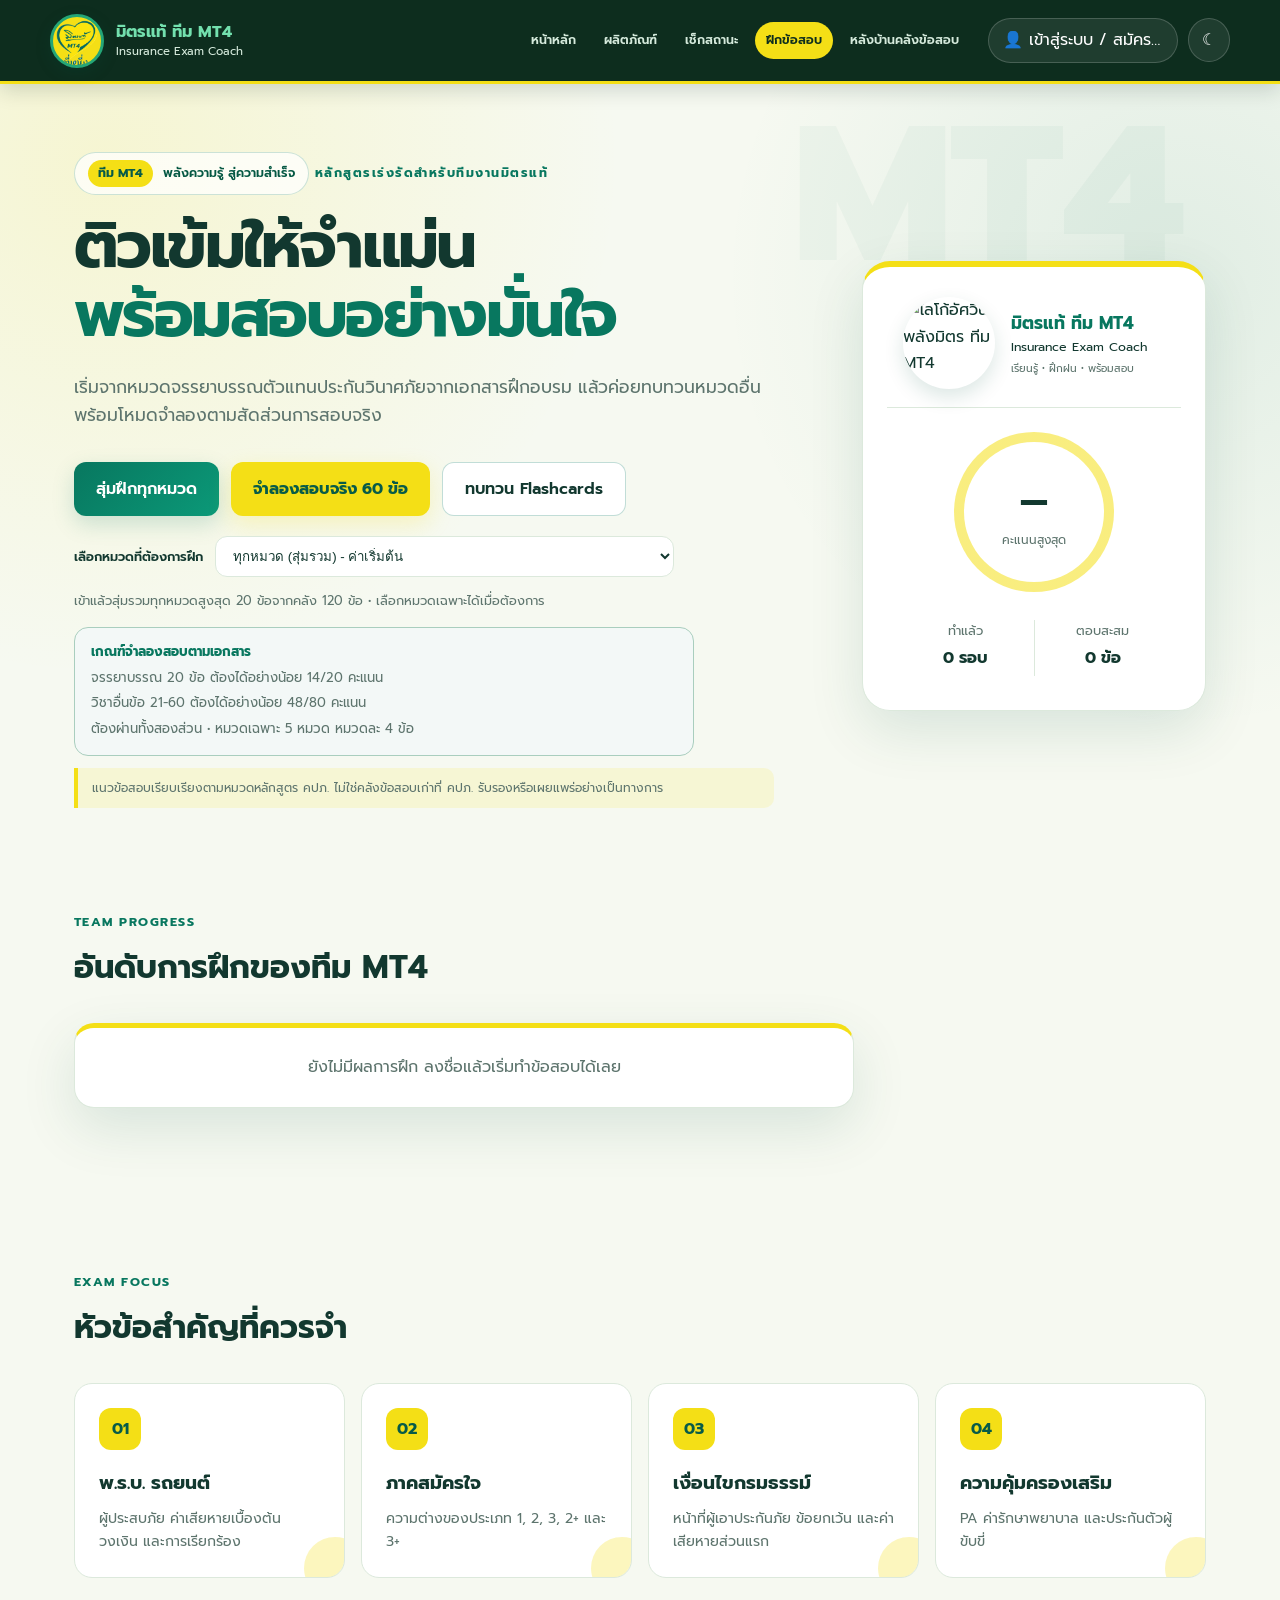
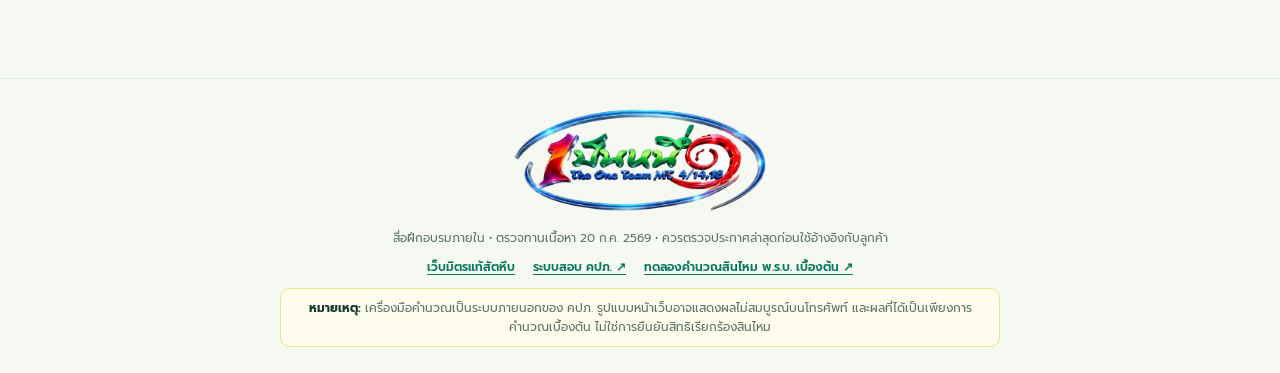
==== index.html @ 4083bbb2 "แก้ชื่อเว็บ" ====
<!doctype html>
<html lang="th">
<head>
  <meta charset="utf-8">
  <meta name="viewport" content="width=device-width, initial-scale=1, viewport-fit=cover, interactive-widget=resizes-content">
  <meta name="description" content="เว็บฝึกทำข้อสอบตัวแทนประกันวินาศภัย เน้นจรรยาบรรณและจำลองสอบตามหลักเกณฑ์">
  <meta name="theme-color" content="#083344">
  <title>Mittare-Sattahip Exam Coach | ติวสอบประกันวินาศภัย</title>
  <link rel="icon" href="favicon.ico" sizes="any">
  <link rel="preconnect" href="https://fonts.googleapis.com">
  <link rel="preconnect" href="https://fonts.gstatic.com" crossorigin>
  <link href="https://fonts.googleapis.com/css2?family=Prompt:wght@400;500;600;700&display=swap" rel="stylesheet">
  <link rel="stylesheet" href="styles.css">
</head>
<body>
  <div class="exam-loader" id="exam-loader" role="status" aria-live="polite">
    <img src="/exam/assets/team-community-logo.png" width="417" height="410" alt="">
    <strong>มิตรแท้ ทีม MT4</strong><span>กำลังเตรียมพื้นที่ฝึกของคุณ</span><i></i>
  </div>
  <a class="skip-link" href="#main-content">ข้ามไปยังเนื้อหา</a>
  <header class="site-header">
    <a class="brand" id="brand-home" href="/exam/" aria-label="กลับหน้าหลักระบบฝึกข้อสอบ มิตรแท้ ทีม MT4">
      <span class="brand-mark"><img src="assets/mt4-heart-logo.png" width="527" height="599" alt="โลโก้มิตรแท้ MT4"></span>
      <span><strong>มิตรแท้ ทีม MT4</strong><small>Insurance Exam Coach</small></span>
    </a>
    <nav class="exam-main-nav" aria-label="เมนูระบบฝึกข้อสอบ"><a href="/">หน้าหลัก</a><a href="/insurance.html?category=motor">ผลิตภัณฑ์</a><a href="/customer-status.html">เช็กสถานะ</a><a class="active" href="/exam/" aria-current="page">ฝึกข้อสอบ</a><a href="/exam/admin">หลังบ้านคลังข้อสอบ</a></nav>
    <div class="header-actions"><div class="account-menu-wrap"><button class="user-button" id="user-menu" type="button" aria-expanded="false" aria-controls="account-menu">👤 <span id="current-user-name">เข้าสู่ระบบ / สมัครสมาชิก</span><span class="account-chevron" aria-hidden="true">⌄</span></button><div class="account-menu" id="account-menu" hidden><div class="account-menu__profile"><strong id="account-menu-name">สมาชิก MT4</strong><span id="account-menu-username"></span></div><dl><div><dt>ทำแล้ว</dt><dd id="account-menu-attempts">0 รอบ</dd></div><div><dt>คะแนนสูงสุด</dt><dd id="account-menu-best">0%</dd></div></dl><button id="member-history-button" type="button">▤ ประวัติการทำข้อสอบ</button><button id="manage-account-button" type="button">⚙ จัดการบัญชี</button><button class="account-menu__logout" id="member-logout-button" type="button">ออกจากระบบ</button></div></div><button class="icon-button" id="theme-toggle" type="button" aria-label="เปลี่ยนโหมดสี" title="เปลี่ยนโหมดสี">☾</button></div>
  </header>

  <main id="main-content">
    <section class="hero" id="home-view">
      <div class="hero-copy">
        <div class="team-label"><span>ทีม MT4</span> พลังความรู้ สู่ความสำเร็จ</div>
        <span class="eyebrow">หลักสูตรเร่งรัดสำหรับทีมงานมิตรแท้</span>
        <h1>ติวเข้มให้จำแม่น<br><em>พร้อมสอบอย่างมั่นใจ</em></h1>
        <p>เริ่มจากหมวดจรรยาบรรณตัวแทนประกันวินาศภัยจากเอกสารฝึกอบรม แล้วค่อยทบทวนหมวดอื่น พร้อมโหมดจำลองตามสัดส่วนการสอบจริง</p>
        <div class="hero-actions">
          <button class="primary-button" id="start-exam" type="button">สุ่มฝึกทุกหมวด</button>
          <button class="simulation-button" id="start-simulation" type="button">จำลองสอบจริง 60 ข้อ</button>
          <button class="secondary-button" id="start-flashcards" type="button">ทบทวน Flashcards</button>
        </div>
        <label class="topic-picker" for="exam-topic"><span>เลือกหมวดที่ต้องการฝึก</span><select id="exam-topic"><option value="">ทุกหมวด (สุ่มรวม) - ค่าเริ่มต้น</option></select></label>
        <p class="microcopy">เข้าแล้วสุ่มรวมทุกหมวดสูงสุด 20 ข้อจากคลัง <span id="question-bank-count">120</span> ข้อ • เลือกหมวดเฉพาะได้เมื่อต้องการ</p>
        <aside class="exam-criteria" aria-label="หลักเกณฑ์โหมดจำลองสอบ"><strong>เกณฑ์จำลองสอบตามเอกสาร</strong><span>จรรยาบรรณ 20 ข้อ ต้องได้อย่างน้อย 14/20 คะแนน</span><span>วิชาอื่นข้อ 21-60 ต้องได้อย่างน้อย 48/80 คะแนน</span><span>ต้องผ่านทั้งสองส่วน • หมวดเฉพาะ 5 หมวด หมวดละ 4 ข้อ</span></aside>
        <p class="source-notice">แนวข้อสอบเรียบเรียงตามหมวดหลักสูตร คปภ. ไม่ใช่คลังข้อสอบเก่าที่ คปภ. รับรองหรือเผยแพร่อย่างเป็นทางการ</p>
      </div>
      <div class="score-card" aria-label="สถิติการฝึกของคุณ">
        <div class="team-brand-panel">
          <img src="/exam/assets/team-community-logo.png" width="417" height="410" alt="โลโก้อัศวิน พลังมิตร ทีม MT4" fetchpriority="high">
          <p><strong>มิตรแท้ ทีม MT4</strong><span>Insurance Exam Coach</span><small>เรียนรู้ • ฝึกฝน • พร้อมสอบ</small></p>
        </div>
        <div class="score-ring" id="best-score-ring"><strong id="best-score">—</strong><span>คะแนนสูงสุด</span></div>
        <dl class="stats-grid">
          <div><dt>ทำแล้ว</dt><dd id="attempt-count">0 รอบ</dd></div>
          <div><dt>ตอบสะสม</dt><dd id="answered-count">0 ข้อ</dd></div>
        </dl>
      </div>
    </section>

    <section class="leaderboard-section" id="leaderboard-section" aria-labelledby="leaderboard-title">
      <div class="section-heading"><span class="eyebrow">Team progress</span><h2 id="leaderboard-title">อันดับการฝึกของทีม MT4</h2></div>
      <div class="leaderboard-card"><ol id="leaderboard-list"><li class="empty-leaderboard">ยังไม่มีผลการฝึก ลงชื่อแล้วเริ่มทำข้อสอบได้เลย</li></ol></div>
    </section>

    <section class="topic-section" id="topics" aria-labelledby="topics-title">
      <div class="section-heading">
        <span class="eyebrow">Exam focus</span>
        <h2 id="topics-title">หัวข้อสำคัญที่ควรจำ</h2>
      </div>
      <div class="topic-grid">
        <article class="topic-card"><span class="topic-icon">01</span><h3>พ.ร.บ. รถยนต์</h3><p>ผู้ประสบภัย ค่าเสียหายเบื้องต้น วงเงิน และการเรียกร้อง</p></article>
        <article class="topic-card"><span class="topic-icon">02</span><h3>ภาคสมัครใจ</h3><p>ความต่างของประเภท 1, 2, 3, 2+ และ 3+</p></article>
        <article class="topic-card"><span class="topic-icon">03</span><h3>เงื่อนไขกรมธรรม์</h3><p>หน้าที่ผู้เอาประกันภัย ข้อยกเว้น และค่าเสียหายส่วนแรก</p></article>
        <article class="topic-card"><span class="topic-icon">04</span><h3>ความคุ้มครองเสริม</h3><p>PA ค่ารักษาพยาบาล และประกันตัวผู้ขับขี่</p></article>
      </div>
    </section>

    <section class="exam-shell" id="exam-view" hidden aria-live="polite">
      <div class="exam-topbar">
        <button class="text-button" id="exit-exam" type="button">← ออกจากข้อสอบ</button>
        <div class="exam-progress-copy"><strong id="question-counter">ข้อ 1/20</strong><span id="answered-progress">ตอบแล้ว 0 ข้อ</span></div>
        <div class="timer" aria-label="เวลาที่ใช้">⏱ <span id="timer">00:00</span></div>
        <button class="question-list-button" id="open-question-nav" type="button" aria-expanded="false" aria-controls="question-navigation">▦ ดูเลขข้อ</button>
      </div>
      <div class="progress-track" aria-hidden="true"><span id="progress-bar"></span></div>
      <div class="exam-layout">
        <article class="question-card">
          <div class="question-meta"><span id="question-topic">หมวด: พ.ร.บ. รถยนต์</span><button class="flag-button" id="flag-question" type="button" aria-pressed="false">☆ ทำเครื่องหมาย</button></div>
          <h2 id="question-text" tabindex="-1"></h2>
          <fieldset id="answer-options"><legend class="sr-only">เลือกคำตอบหนึ่งข้อ</legend></fieldset>
          <div class="question-actions">
            <button class="secondary-button" id="previous-question" type="button">ย้อนกลับ</button>
            <button class="primary-button" id="next-question" type="button">ข้อต่อไป</button>
          </div>
        </article>
        <aside class="question-nav" id="question-navigation" aria-label="รายการข้อสอบ">
          <div class="question-nav__header"><div><h3>ภาพรวมข้อสอบ</h3><span id="question-nav-summary">เลือกข้อที่ต้องการทำ</span></div><button class="question-nav__close" id="close-question-nav" type="button" aria-label="ปิดรายการข้อ">×</button></div>
          <div class="question-dots" id="question-dots"></div>
          <div class="nav-legend"><span><i class="answered"></i>ตอบแล้ว</span><span><i class="flagged"></i>ทำเครื่องหมาย</span></div>
          <button class="submit-button" id="submit-exam" type="button">ส่งคำตอบและดูเฉลย</button>
        </aside>
        <button class="question-nav-backdrop" id="question-nav-backdrop" type="button" aria-label="ปิดรายการข้อ" tabindex="-1"></button>
      </div>
    </section>

    <section class="result-shell" id="result-view" hidden aria-live="polite">
      <div class="result-summary">
        <span class="eyebrow">ผลการทำข้อสอบ</span><h2 id="result-title">ทำได้ดีมาก!</h2>
        <div class="result-score"><strong id="result-score">0</strong><span id="result-total">/ 20 ข้อ</span></div>
        <p id="result-message"></p><div id="result-criteria" class="result-criteria" hidden></div>
        <div class="result-actions"><button class="primary-button" id="retry-exam" type="button">สุ่มชุดใหม่</button><button class="secondary-button" id="back-home" type="button">กลับหน้าหลัก</button></div>
      </div>
      <div class="review-header"><h2>เฉลยและคำอธิบาย</h2><div class="review-filters" role="group" aria-label="กรองเฉลย"><button class="filter-button active" data-filter="all" type="button">ทั้งหมด</button><button class="filter-button" data-filter="wrong" type="button">ข้อที่ตอบผิด</button></div></div>
      <div id="review-list" class="review-list"></div>
    </section>

    <section class="flashcard-shell" id="flashcard-view" hidden>
      <div class="flashcard-header"><button class="text-button" id="exit-flashcards" type="button">← กลับหน้าหลัก</button><strong id="flashcard-counter">1 / 120</strong></div>
      <button class="flashcard" id="flashcard" type="button" aria-label="กดเพื่อพลิกดูคำตอบ">
        <span class="flashcard-face flashcard-front"><small id="flashcard-topic"></small><strong id="flashcard-question"></strong><em>แตะเพื่อดูคำตอบ</em></span>
        <span class="flashcard-face flashcard-back"><small>คำตอบ</small><strong id="flashcard-answer"></strong><em>แตะเพื่อกลับด้านคำถาม</em></span>
      </button>
      <div class="flashcard-actions"><button class="secondary-button" id="previous-card" type="button">ก่อนหน้า</button><button class="primary-button" id="next-card" type="button">ใบถัดไป</button></div>
    </section>
  </main>
  <footer>
    <img class="footer-team-logo" src="assets/one-team-logo.png" width="672" height="283" alt="โลโก้ The One Team MT4">
    <p>สื่อฝึกอบรมภายใน • ตรวจทานเนื้อหา 20 ก.ค. 2569 • ควรตรวจประกาศล่าสุดก่อนใช้อ้างอิงกับลูกค้า</p>
    <nav class="official-links" aria-label="ลิงก์บริการของสำนักงาน คปภ.">
      <a href="/">เว็บมิตรแท้สัตหีบ</a>
      <a href="https://onlinewebadt2.oic.or.th/oiciiqe/" target="_blank" rel="noopener noreferrer">ระบบสอบ คปภ. <span aria-hidden="true">↗</span></a>
      <a href="https://oiceservice.oic.or.th/calculator/claims.php" target="_blank" rel="noopener noreferrer" aria-describedby="oic-calculator-note">ทดลองคำนวณสินไหม พ.ร.บ. เบื้องต้น <span aria-hidden="true">↗</span></a>
    </nav>
    <p class="external-service-note" id="oic-calculator-note"><strong>หมายเหตุ:</strong> เครื่องมือคำนวณเป็นระบบภายนอกของ คปภ. รูปแบบหน้าเว็บอาจแสดงผลไม่สมบูรณ์บนโทรศัพท์ และผลที่ได้เป็นเพียงการคำนวณเบื้องต้น ไม่ใช่การยืนยันสิทธิเรียกร้องสินไหม</p>
  </footer>
  <dialog id="confirm-dialog"><form method="dialog"><h2>ส่งคำตอบตอนนี้?</h2><p id="confirm-message"></p><div class="dialog-actions"><button class="secondary-button" value="cancel">ตรวจอีกครั้ง</button><button class="primary-button" value="confirm">ส่งคำตอบ</button></div></form></dialog>
  <dialog class="member-dialog" id="user-dialog">
    <div class="member-dialog__brand"><img src="/exam/assets/team-community-logo.png" width="417" height="410" alt=""><div><strong>สมาชิกทีม MT4</strong><span>เก็บผลฝึกแยกเฉพาะบัญชีของคุณ</span></div></div>
    <div class="member-tabs" role="tablist" aria-label="เลือกรูปแบบเข้าใช้งาน"><button class="active" id="login-tab" type="button" role="tab" aria-selected="true">เข้าสู่ระบบ</button><button id="register-tab" type="button" role="tab" aria-selected="false">สมัครสมาชิก</button></div>
    <form id="member-login-form"><label for="login-username">ชื่อผู้ใช้</label><input id="login-username" name="username" autocomplete="username" required><label for="login-password">รหัสผ่าน</label><input id="login-password" name="password" type="password" autocomplete="current-password" required><p class="form-error" id="login-form-error" role="alert"></p><button class="primary-button" type="submit">เข้าสู่พื้นที่ฝึกของฉัน</button></form>
    <form id="user-form" hidden><label for="display-name">ชื่อที่ใช้แสดง</label><input id="display-name" name="displayName" minlength="2" maxlength="40" autocomplete="name" required placeholder="เช่น คุณเอ MT4"><label for="register-username">ชื่อผู้ใช้ภาษาอังกฤษ</label><input id="register-username" name="username" minlength="3" maxlength="30" pattern="[a-zA-Z0-9._-]+" autocomplete="username" required placeholder="เช่น ae.mt4"><label for="register-password">รหัสผ่านอย่างน้อย 8 ตัว</label><input id="register-password" name="password" type="password" minlength="8" autocomplete="new-password" required><p class="form-error" id="user-form-error" role="alert"></p><button class="primary-button" type="submit">สร้างบัญชีและเริ่มฝึก</button></form>
    <button class="member-dialog__close" id="close-user-dialog" type="button">ปิดหน้าต่าง</button>
  </dialog>
  <dialog class="member-dialog" id="account-dialog"><div class="member-dialog__brand"><img src="/exam/assets/team-community-logo.png" width="417" height="410" alt=""><div><strong>จัดการบัญชีของฉัน</strong><span id="account-dialog-username"></span></div></div><form id="account-form"><label for="account-display-name">ชื่อที่ใช้แสดง</label><input id="account-display-name" name="displayName" minlength="2" maxlength="40" autocomplete="name" required><label for="account-current-password">รหัสผ่านปัจจุบัน</label><input id="account-current-password" name="currentPassword" type="password" autocomplete="current-password" required><label for="account-new-password">รหัสผ่านใหม่ <small>(เว้นว่างถ้าไม่เปลี่ยน)</small></label><input id="account-new-password" name="newPassword" type="password" minlength="8" autocomplete="new-password"><p class="form-error" id="account-form-error" role="alert"></p><p class="form-success" id="account-form-success" role="status"></p><button class="primary-button" type="submit">บันทึกข้อมูลบัญชี</button></form><button class="member-dialog__close" id="close-account-dialog" type="button">ปิดหน้าต่าง</button></dialog>
  <dialog class="member-dialog member-history-dialog" id="member-history-dialog"><div class="member-history-header"><div><span class="eyebrow">My learning record</span><h2>ประวัติการทำข้อสอบของฉัน</h2><p id="member-history-summary">กำลังโหลดข้อมูล</p></div><button class="member-history-close" id="close-member-history-dialog" type="button" aria-label="ปิด">×</button></div><p class="member-history-help">กดแต่ละรอบเพื่อดูเวลาและคะแนนแยกรายหมวด</p><div class="member-history-list" id="member-history-list"></div><button class="secondary-button member-history-more" id="member-history-more" type="button" hidden>แสดงประวัติเพิ่ม</button></dialog>
  <script src="app.js" defer></script>
</body>
</html>
---- styles.css ----
:root{--ink:#12303a;--muted:#61747b;--primary:#087f8c;--primary-dark:#075f69;--accent:#f4a261;--bg:#f4f8f7;--surface:#fff;--line:#dce8e6;--success:#17845c;--danger:#c44747;--shadow:0 18px 50px rgba(16,56,62,.1);color-scheme:light}
[data-theme="dark"]{--ink:#e8f4f3;--muted:#a8bfbd;--primary:#36c2c9;--primary-dark:#83e2e3;--accent:#ffbd7a;--bg:#071c22;--surface:#0d2930;--line:#21434a;--shadow:0 18px 50px rgba(0,0,0,.25);color-scheme:dark}
*{box-sizing:border-box}html{scroll-behavior:smooth}body{margin:0;background:var(--bg);color:var(--ink);font-family:"Prompt",sans-serif;line-height:1.65}button{font:inherit}.skip-link{position:absolute;left:-9999px;z-index:99;background:var(--surface);padding:.75rem}.skip-link:focus{left:1rem;top:1rem}.site-header{height:76px;display:flex;align-items:center;justify-content:space-between;max-width:1180px;margin:auto;padding:0 24px}.brand{display:flex;align-items:center;gap:12px;color:var(--ink);text-decoration:none;line-height:1.1}.brand-mark{display:grid;place-items:center;width:42px;height:42px;border-radius:13px;background:var(--primary);color:#fff;font-weight:700}.brand strong,.brand small{display:block}.brand small{font-size:.72rem;color:var(--muted);margin-top:4px}.icon-button{border:1px solid var(--line);background:var(--surface);color:var(--ink);width:42px;height:42px;border-radius:50%;cursor:pointer}main{max-width:1180px;margin:auto;padding:0 24px}.hero{min-height:540px;display:grid;grid-template-columns:1.35fr .65fr;align-items:center;gap:72px;padding:68px 0}.eyebrow{color:var(--primary);font-size:.78rem;font-weight:700;text-transform:uppercase;letter-spacing:.12em}.hero h1{font-size:clamp(2.4rem,5vw,4.7rem);line-height:1.08;letter-spacing:-.04em;margin:16px 0 24px;max-width:790px}.hero-copy>p{font-size:1.08rem;color:var(--muted);max-width:700px}.hero-actions,.result-actions,.dialog-actions{display:flex;flex-wrap:wrap;gap:12px;margin-top:32px}.primary-button,.secondary-button,.submit-button{border:0;border-radius:12px;padding:13px 22px;font-weight:600;cursor:pointer}.primary-button,.submit-button{background:var(--primary);color:#fff}.primary-button:hover,.submit-button:hover{background:var(--primary-dark)}.secondary-button{background:var(--surface);color:var(--ink);border:1px solid var(--line)}.microcopy{font-size:.8rem!important}.score-card{background:var(--surface);padding:34px;border:1px solid var(--line);border-radius:28px;box-shadow:var(--shadow)}.score-ring{width:180px;height:180px;border-radius:50%;margin:auto;display:grid;place-content:center;text-align:center;background:conic-gradient(var(--primary) var(--score,0%),var(--line) 0);position:relative}.score-ring:before{content:"";position:absolute;inset:10px;border-radius:50%;background:var(--surface)}.score-ring strong,.score-ring span{position:relative}.score-ring strong{font-size:2.2rem}.score-ring span{font-size:.75rem;color:var(--muted)}.stats-grid{display:grid;grid-template-columns:1fr 1fr;margin:28px 0 0;text-align:center}.stats-grid div+div{border-left:1px solid var(--line)}.stats-grid dt{color:var(--muted);font-size:.8rem}.stats-grid dd{margin:4px;font-weight:700}.topic-section{padding:70px 0 100px}.section-heading h2{font-size:2rem;margin:8px 0 28px}.topic-grid{display:grid;grid-template-columns:repeat(4,1fr);gap:16px}.topic-card{background:var(--surface);border:1px solid var(--line);border-radius:18px;padding:24px}.topic-card h3{margin:18px 0 8px}.topic-card p{color:var(--muted);font-size:.88rem;margin:0}.topic-icon{display:grid;place-items:center;width:42px;height:42px;border-radius:12px;background:color-mix(in srgb,var(--primary) 12%,transparent);color:var(--primary);font-weight:700}.exam-shell,.result-shell,.flashcard-shell{padding:32px 0 80px;min-height:calc(100vh - 76px)}.exam-topbar{display:grid;grid-template-columns:1fr auto 1fr;align-items:center;margin-bottom:16px}.text-button,.flag-button,.filter-button{background:none;border:0;color:var(--muted);cursor:pointer}.exam-progress-copy{text-align:center}.exam-progress-copy span{display:block;font-size:.76rem;color:var(--muted)}.timer{justify-self:end}.progress-track{height:6px;background:var(--line);border-radius:6px;overflow:hidden}.progress-track span{display:block;height:100%;width:5%;background:var(--primary);transition:width .25s}.exam-layout{display:grid;grid-template-columns:minmax(0,1fr) 270px;gap:24px;margin-top:28px}.question-card,.question-nav{background:var(--surface);border:1px solid var(--line);border-radius:22px;padding:30px}.question-meta{display:flex;justify-content:space-between;color:var(--primary);font-size:.8rem;font-weight:600}.flag-button[aria-pressed="true"]{color:var(--accent)}.question-card h2{font-size:1.38rem;line-height:1.55;margin:24px 0}.answer-option{display:flex;gap:14px;align-items:flex-start;border:1px solid var(--line);border-radius:14px;padding:16px;margin:12px 0;cursor:pointer;transition:.2s}.answer-option:hover{border-color:var(--primary);transform:translateY(-1px)}.answer-option:has(input:checked){border-color:var(--primary);background:color-mix(in srgb,var(--primary) 8%,var(--surface))}.answer-option input{margin-top:6px;accent-color:var(--primary)}.option-letter{display:grid;place-items:center;flex:0 0 28px;height:28px;border-radius:8px;background:var(--bg);font-weight:600}.question-actions{display:flex;justify-content:space-between;margin-top:28px}.question-actions button:disabled{opacity:.4;cursor:not-allowed}.question-nav h3{margin-top:0}.question-dots{display:grid;grid-template-columns:repeat(5,1fr);gap:8px}.question-dot{aspect-ratio:1;border-radius:9px;border:1px solid var(--line);background:var(--bg);color:var(--ink);cursor:pointer}.question-dot.current{outline:2px solid var(--primary);outline-offset:2px}.question-dot.answered{background:var(--primary);color:#fff}.question-dot.flagged{box-shadow:inset 0 -4px var(--accent)}.nav-legend{font-size:.72rem;color:var(--muted);display:flex;flex-direction:column;gap:7px;margin:22px 0}.nav-legend i{display:inline-block;width:10px;height:10px;border-radius:3px;margin-right:6px}.nav-legend .answered{background:var(--primary)}.nav-legend .flagged{background:var(--accent)}.submit-button{width:100%}.result-summary{text-align:center;background:var(--surface);border:1px solid var(--line);border-radius:24px;padding:42px}.result-summary h2{font-size:2rem}.result-score strong{font-size:4.5rem;color:var(--primary)}.result-score span{color:var(--muted)}.result-actions{justify-content:center}.review-header{display:flex;align-items:center;justify-content:space-between;margin:42px 0 18px}.review-filters{display:flex;gap:6px}.filter-button{padding:8px 14px;border-radius:20px}.filter-button.active{background:var(--primary);color:#fff}.review-item{background:var(--surface);border:1px solid var(--line);border-left:5px solid var(--success);border-radius:14px;padding:22px;margin:12px 0}.review-item.wrong{border-left-color:var(--danger)}.review-item h3{font-size:1rem;margin:8px 0 14px}.review-answer{font-size:.88rem}.review-answer strong{color:var(--success)}.review-answer .your-wrong{color:var(--danger)}.explanation{background:var(--bg);padding:12px 16px;border-radius:10px;color:var(--muted);font-size:.86rem;margin-top:12px}.flashcard-shell{max-width:760px;margin:auto}.flashcard-header{display:flex;justify-content:space-between;margin-bottom:28px}.flashcard{width:100%;min-height:420px;border:0;background:transparent;position:relative;perspective:1000px;cursor:pointer}.flashcard-face{position:absolute;inset:0;display:flex;flex-direction:column;align-items:center;justify-content:center;padding:48px;text-align:center;border:1px solid var(--line);border-radius:28px;background:var(--surface);box-shadow:var(--shadow);backface-visibility:hidden;transition:transform .55s}.flashcard-face small{color:var(--primary);font-weight:600}.flashcard-face strong{font-size:1.55rem;margin:30px 0}.flashcard-face em{font-size:.75rem;color:var(--muted);font-style:normal}.flashcard-back{transform:rotateY(180deg)}.flashcard.flipped .flashcard-front{transform:rotateY(180deg)}.flashcard.flipped .flashcard-back{transform:rotateY(360deg)}.flashcard-actions{display:flex;justify-content:space-between;margin-top:24px}footer{text-align:center;padding:26px;color:var(--muted);font-size:.75rem;border-top:1px solid var(--line)}dialog{border:1px solid var(--line);border-radius:18px;background:var(--surface);color:var(--ink);padding:28px;max-width:440px}dialog::backdrop{background:rgba(0,20,25,.6)}.sr-only{position:absolute;width:1px;height:1px;padding:0;margin:-1px;overflow:hidden;clip:rect(0,0,0,0);white-space:nowrap;border:0}[hidden]{display:none!important}:focus-visible{outline:3px solid var(--accent);outline-offset:3px}
@media(max-width:850px){.hero{grid-template-columns:1fr;gap:32px;padding:36px 0}.score-card{max-width:460px}.topic-grid{grid-template-columns:1fr 1fr}.exam-layout{grid-template-columns:1fr}.question-nav{order:-1}.question-nav h3,.nav-legend{display:none}.question-dots{grid-template-columns:repeat(10,1fr)}.submit-button{margin-top:18px}}
@media(max-width:560px){.site-header,main{padding-left:16px;padding-right:16px}.hero h1{font-size:2.55rem}.hero-actions button{width:100%}.topic-grid{grid-template-columns:1fr}.exam-topbar{grid-template-columns:1fr 1fr}.exam-progress-copy{grid-row:2;grid-column:1/-1;margin-top:14px}.question-card,.question-nav{padding:20px}.question-dots{grid-template-columns:repeat(5,1fr)}.question-actions{gap:10px}.question-actions button{flex:1;padding:12px}.review-header{align-items:flex-start;flex-direction:column}.flashcard-face{padding:28px}.flashcard-face strong{font-size:1.25rem}.result-summary{padding:28px 18px}}
@media(prefers-reduced-motion:reduce){*{scroll-behavior:auto!important;transition:none!important}}
footer p{margin:4px}footer a{color:var(--primary)}.official-links{display:flex;flex-wrap:wrap;justify-content:center;gap:8px 18px;margin:10px 0}.official-links a{font-weight:600;text-underline-offset:3px}.external-service-note{max-width:720px;margin:10px auto 0!important;padding:10px 14px;border:1px solid color-mix(in srgb,var(--accent) 45%,var(--line));border-radius:10px;background:color-mix(in srgb,var(--accent) 9%,var(--surface));color:var(--muted);line-height:1.55}.external-service-note strong{color:var(--ink)}

/* อัตลักษณ์มิตรแท้ ทีม MT4 */
:root{--ink:#12382f;--muted:#5d746d;--primary:#08775f;--primary-dark:#055843;--accent:#f4df16;--bg:#f6f9f1;--surface:#fff;--line:#dce9dc;--success:#08775f;--shadow:0 20px 55px rgba(8,84,65,.12)}
[data-theme="dark"]{--ink:#eef8ed;--muted:#b8cabd;--primary:#45d09d;--primary-dark:#82e4bd;--accent:#f4df16;--bg:#071d17;--surface:#0e2b22;--line:#25483b}
body{background-image:radial-gradient(circle at 8% 8%,rgba(244,223,22,.14),transparent 24%),radial-gradient(circle at 92% 14%,rgba(8,119,95,.09),transparent 22%)}
.site-header{height:84px}.brand-mark{width:50px;height:50px;background:var(--accent);color:#07634e;border:3px solid #07634e;border-radius:50%;font-size:.78rem;box-shadow:0 5px 16px rgba(8,84,65,.18)}
.brand strong{color:var(--primary-dark);font-size:1.02rem}.team-label{display:inline-flex;align-items:center;gap:10px;padding:7px 13px;border:1px solid rgba(8,119,95,.2);background:rgba(255,255,255,.72);border-radius:999px;color:var(--primary-dark);font-size:.78rem;font-weight:600}.team-label span{background:var(--accent);color:#075b48;border-radius:999px;padding:3px 10px;font-weight:700}.hero{position:relative}.hero:before{content:"MT4";position:absolute;right:2%;top:2%;font-size:12rem;font-weight:800;line-height:1;color:rgba(8,119,95,.035);z-index:-1}.hero h1 em{color:var(--primary);font-style:normal}.primary-button,.submit-button{background:linear-gradient(135deg,#08775f,#0b9978);box-shadow:0 8px 22px rgba(8,119,95,.18)}.secondary-button{border-color:rgba(8,119,95,.25)}.score-card{border-top:6px solid var(--accent);padding-top:20px}.team-brand-panel{margin:-4px -10px 24px;padding:12px 12px 16px;border-bottom:1px solid var(--line);text-align:center}.team-brand-panel img{display:block;width:100%;height:auto;aspect-ratio:1600/683;object-fit:contain;border-radius:14px;background:#fff}.team-brand-panel p{margin:12px 0 0;line-height:1.35}.team-brand-panel p strong,.team-brand-panel p span{display:block}.team-brand-panel p strong{color:var(--primary);font-size:1rem}.team-brand-panel p span{color:var(--muted);font-size:.7rem;margin-top:4px}.score-ring{width:160px;height:160px;background:conic-gradient(var(--primary) var(--score,0%),rgba(244,223,22,.55) 0)}.topic-card{position:relative;overflow:hidden}.topic-card:after{content:"";position:absolute;right:-22px;bottom:-22px;width:62px;height:62px;border-radius:50%;background:rgba(244,223,22,.28)}.topic-icon{background:var(--accent);color:#075b48}.question-card{border-top:5px solid var(--accent)}.question-nav{border-top:5px solid var(--primary)}
@media(max-width:850px){.hero:before{font-size:8rem}.team-brand-panel img{max-height:260px}}
@media(max-width:560px){.site-header{height:76px}.brand-mark{width:44px;height:44px}.brand strong{font-size:.9rem}.brand small{font-size:.62rem}.team-label{font-size:.68rem}.hero h1{font-size:2.35rem}.hero:before{display:none}.team-brand-panel{margin-left:-4px;margin-right:-4px}}

/* ใช้ตราหัวใจ MT4 เป็นโลโก้หลัก */
.brand-mark{display:grid;place-items:center;width:54px;height:54px;padding:3px;background:#fff;border:3px solid #0b8067;border-radius:50%;overflow:hidden}.brand-mark img{display:block;width:100%;height:100%;object-fit:cover;border-radius:50%}
.team-brand-panel{display:flex;align-items:center;gap:16px;padding:14px 16px 18px;text-align:left}.team-brand-panel img{display:block;flex:0 0 92px;width:92px;height:92px;max-height:none;aspect-ratio:1;object-fit:contain;border:0;border-radius:50%;background:#fff;box-shadow:0 8px 20px rgba(8,84,65,.14)}.team-brand-panel p{margin:0}.team-brand-panel p strong,.team-brand-panel p span,.team-brand-panel p small{display:block}.team-brand-panel p strong{font-size:1.08rem}.team-brand-panel p span{color:var(--ink);font-size:.78rem;margin-top:4px}.team-brand-panel p small{color:var(--muted);font-size:.66rem;margin-top:5px}
@media(max-width:560px){.brand-mark{width:46px;height:46px}.team-brand-panel img{flex-basis:82px;width:82px;height:82px}}

/* ระบบทีมและอัตลักษณ์มิตรแท้ */
.site-header{position:sticky;top:0;z-index:50;max-width:none;padding-left:max(24px,calc((100vw - 1180px)/2));padding-right:max(24px,calc((100vw - 1180px)/2));background:#0d2d1e;border-bottom:3px solid var(--accent);box-shadow:0 6px 20px rgba(5,40,27,.16)}.brand strong{color:#73e0ae}.brand small{color:#d5eadc}.brand-mark{background:var(--accent);border-color:#24a677}.brand-mark img{object-fit:contain;border-radius:0}.header-actions{display:flex;align-items:center;gap:10px}.user-button{max-width:190px;overflow:hidden;text-overflow:ellipsis;white-space:nowrap;border:1px solid rgba(255,255,255,.18);background:rgba(255,255,255,.08);color:#fff;border-radius:999px;padding:8px 14px;cursor:pointer}.site-header .icon-button{border-color:rgba(255,255,255,.18);background:rgba(255,255,255,.08);color:#fff}.topic-picker{display:flex;align-items:center;gap:12px;margin-top:20px;max-width:600px}.topic-picker span{font-size:.8rem;font-weight:600;color:var(--ink)}.topic-picker select{flex:1;min-width:0;border:1px solid var(--line);border-radius:12px;background:var(--surface);color:var(--ink);padding:11px 38px 11px 13px}.source-notice{max-width:700px!important;border-left:4px solid var(--accent);background:rgba(244,223,22,.13);padding:10px 14px;border-radius:0 10px 10px 0;font-size:.76rem!important;color:var(--muted)!important}.team-brand-panel img{object-fit:contain;background:transparent}.leaderboard-section{padding:20px 0 90px}.leaderboard-card{max-width:780px;background:var(--surface);border:1px solid var(--line);border-top:5px solid var(--accent);border-radius:20px;padding:12px 24px;box-shadow:var(--shadow)}.leaderboard-card ol{list-style:none;padding:0;margin:0}.leaderboard-card li{display:grid;grid-template-columns:44px 1fr auto;align-items:center;gap:12px;padding:14px 4px;border-bottom:1px solid var(--line)}.leaderboard-card li:last-child{border-bottom:0}.leader-rank{font-size:1.25rem;text-align:center}.leader-name{font-weight:600}.leader-name small{display:block;color:var(--muted);font-weight:400;font-size:.7rem}.leaderboard-card strong{color:var(--primary);font-size:1.15rem}.empty-leaderboard{display:block!important;color:var(--muted);text-align:center}.footer-team-logo{display:block;width:min(260px,70vw);height:auto;margin:0 auto 14px}#user-dialog form{display:flex;flex-direction:column;min-width:min(360px,75vw)}#user-dialog form>img{width:90px;height:100px;object-fit:contain;margin:0 auto}#user-dialog h2{text-align:center;margin-bottom:4px}#user-dialog p{color:var(--muted);font-size:.82rem}#user-dialog label{font-size:.8rem;font-weight:600;margin:8px 0 5px}#user-dialog input{border:1px solid var(--line);background:var(--bg);color:var(--ink);border-radius:11px;padding:12px 14px}.form-error{min-height:1.4em;color:var(--danger)!important}.question-meta>span{display:inline-flex;align-items:center;padding:5px 10px;border-radius:999px;background:rgba(8,119,95,.09)}
@media(max-width:560px){.site-header{padding-left:12px;padding-right:12px}.brand span:last-child{display:none}.user-button{max-width:130px;font-size:.72rem;padding:7px 10px}.topic-picker{align-items:stretch;flex-direction:column;gap:5px}.leaderboard-card{padding:8px 14px}.leaderboard-card li{grid-template-columns:34px 1fr auto}.team-brand-panel img{object-fit:contain}}

/* เมนู หน้าโหลด และสมาชิก ใช้ภาษาภาพเดียวกับเว็บหลัก */
.exam-main-nav{display:flex;align-items:center;gap:6px;margin-left:auto;margin-right:18px}.exam-main-nav a{color:#d5eadc;text-decoration:none;font-size:.78rem;font-weight:600;padding:8px 11px;border-radius:999px}.exam-main-nav a:hover,.exam-main-nav a.active{color:#0d2d1e;background:var(--accent)}
.exam-loader{position:fixed;inset:0;z-index:9999;display:grid;place-content:center;justify-items:center;background:#0d2d1e;color:#fff;text-align:center;transition:opacity .35s,visibility .35s}.exam-loader.is-hidden{opacity:0;visibility:hidden;pointer-events:none}.exam-loader img{width:112px;height:112px;object-fit:contain;border-radius:50%;animation:loaderPulse 1.4s ease-in-out infinite}.exam-loader strong{margin-top:18px;font-size:1.25rem;color:#73e0ae}.exam-loader span{font-size:.78rem;color:#d5eadc}.exam-loader i{display:block;width:180px;height:4px;margin-top:18px;border-radius:4px;background:rgba(255,255,255,.15);overflow:hidden}.exam-loader i:after{content:"";display:block;width:45%;height:100%;border-radius:inherit;background:var(--accent);animation:loaderLine 1.1s ease-in-out infinite}
@keyframes loaderPulse{50%{transform:scale(1.06);filter:drop-shadow(0 0 18px rgba(244,223,22,.35))}}@keyframes loaderLine{from{transform:translateX(-110%)}to{transform:translateX(225%)}}
.member-dialog{width:min(440px,calc(100vw - 28px));padding:24px}.member-dialog__brand{display:flex;align-items:center;gap:14px;margin-bottom:18px}.member-dialog__brand img{width:66px;height:66px;object-fit:contain}.member-dialog__brand strong,.member-dialog__brand span{display:block}.member-dialog__brand strong{color:var(--primary);font-size:1.1rem}.member-dialog__brand span{color:var(--muted);font-size:.75rem}.member-tabs{display:grid;grid-template-columns:1fr 1fr;background:var(--bg);padding:4px;border-radius:12px;margin-bottom:18px}.member-tabs button{border:0;border-radius:9px;padding:9px;background:transparent;color:var(--muted);font-weight:600;cursor:pointer}.member-tabs button.active{background:var(--surface);color:var(--primary);box-shadow:0 4px 14px rgba(8,84,65,.1)}.member-dialog form{display:flex;flex-direction:column}.member-dialog label{font-size:.78rem;font-weight:600;margin:9px 0 5px}.member-dialog input{border:1px solid var(--line);background:var(--bg);color:var(--ink);border-radius:11px;padding:12px 14px}.member-dialog form>.primary-button{margin-top:4px}.member-dialog__close{display:block;margin:13px auto 0;border:0;background:none;color:var(--muted);cursor:pointer}.form-error{min-height:1.4em;color:var(--danger)!important;font-size:.75rem}
.account-menu-wrap{position:relative}.account-chevron{font-size:.7rem;margin-left:3px}.account-menu{position:absolute;top:calc(100% + 12px);right:0;width:260px;padding:16px;background:var(--surface);color:var(--ink);border:1px solid var(--line);border-radius:16px;box-shadow:0 18px 45px rgba(5,40,27,.24)}.account-menu:before{content:"";position:absolute;right:28px;top:-6px;width:12px;height:12px;background:var(--surface);border-left:1px solid var(--line);border-top:1px solid var(--line);transform:rotate(45deg)}.account-menu__profile strong,.account-menu__profile span{display:block}.account-menu__profile strong{color:var(--primary);font-size:.95rem}.account-menu__profile span{color:var(--muted);font-size:.7rem}.account-menu dl{display:grid;grid-template-columns:1fr 1fr;margin:14px 0;padding:12px 0;border-top:1px solid var(--line);border-bottom:1px solid var(--line)}.account-menu dl div+div{border-left:1px solid var(--line)}.account-menu dt{font-size:.65rem;color:var(--muted)}.account-menu dd{margin:2px 0 0;font-size:.86rem;font-weight:700}.account-menu button{width:100%;border:0;border-radius:10px;padding:10px 12px;text-align:left;background:transparent;color:var(--ink);cursor:pointer}.account-menu button:hover{background:var(--bg)}.account-menu .account-menu__logout{margin-top:4px;color:var(--danger)}.form-success{min-height:1.4em;margin:0;color:var(--success);font-size:.75rem}
@media(max-width:900px){.exam-main-nav{display:none}.site-header{gap:8px}.header-actions{margin-left:auto}}
@media(prefers-reduced-motion:reduce){.exam-loader img,.exam-loader i:after{animation:none}}

/* Mobile-first usability: พื้นที่สัมผัส, safe area และ layout สำหรับแท็บเล็ต */
html{-webkit-text-size-adjust:100%;text-size-adjust:100%}body{min-width:320px;overflow-x:hidden}button,select,input{touch-action:manipulation}.primary-button,.secondary-button,.submit-button,.user-button,.icon-button,.text-button,.flag-button,.filter-button,.question-dot{min-height:44px}.question-dot{width:100%;min-width:0;aspect-ratio:auto}.answer-option{-webkit-tap-highlight-color:transparent}.answer-option input{width:20px;height:20px;flex:0 0 20px}.site-header{padding-top:env(safe-area-inset-top);height:calc(84px + env(safe-area-inset-top))}footer{padding-bottom:calc(26px + env(safe-area-inset-bottom))}dialog{width:min(440px,calc(100% - 32px));max-height:calc(100dvh - 32px);overflow:auto;margin:auto}dialog::backdrop{overscroll-behavior:contain}
@media(max-width:1024px){main{padding-left:clamp(20px,4vw,40px);padding-right:clamp(20px,4vw,40px)}.hero{grid-template-columns:minmax(0,1fr) minmax(280px,.72fr);gap:36px;min-height:auto;padding:48px 0}.hero h1{font-size:clamp(2.65rem,6vw,4rem)}.topic-grid{grid-template-columns:repeat(2,1fr)}.exam-layout{grid-template-columns:1fr}.question-card{order:1}.question-nav{order:2;padding:20px 24px}.question-nav h3,.nav-legend{display:none}.question-dots{grid-template-columns:repeat(10,minmax(36px,1fr))}.submit-button{margin-top:18px}}
@media(max-width:850px){.hero{grid-template-columns:1fr}.score-card{width:100%;max-width:520px}}
@media(max-width:700px){main{padding-left:16px;padding-right:16px}.site-header{padding-left:max(12px,env(safe-area-inset-left));padding-right:max(12px,env(safe-area-inset-right))}.header-actions{gap:6px}.hero{display:flex;flex-direction:column;align-items:stretch;gap:24px;padding:30px 0}.hero h1{font-size:clamp(2.15rem,11vw,3rem);margin:12px 0 18px}.hero-copy>p{font-size:.96rem}.hero-actions{display:grid;grid-template-columns:1fr;margin-top:24px}.score-card{width:100%;max-width:none;padding:20px}.score-ring{width:144px;height:144px}.leaderboard-section,.topic-section{padding:42px 0}.section-heading h2{font-size:1.55rem}.topic-grid{grid-template-columns:1fr}.topic-card{padding:20px}.exam-shell,.result-shell,.flashcard-shell{padding-top:18px}.exam-topbar{grid-template-columns:1fr auto}.exam-progress-copy{grid-row:2;grid-column:1/-1;margin-top:8px}.exam-layout{display:flex;flex-direction:column;gap:14px;margin-top:14px}.question-card{order:1;padding:20px 16px;border-radius:18px;min-width:0}.question-nav{order:2;padding:14px;border-radius:16px;overflow:hidden}.question-dots{display:flex;width:100%;min-width:0;gap:8px;padding:4px 2px 10px;overflow-x:auto;scrollbar-width:thin;scroll-snap-type:x proximity}.question-dot{flex:0 0 44px;scroll-snap-align:start}.question-meta{align-items:center;gap:8px}.question-meta>span{min-width:0;overflow-wrap:anywhere}.flag-button{flex:0 0 auto;padding-inline:8px}.question-card h2{font-size:1.15rem;margin:18px 0;overflow-wrap:anywhere}.answer-option{gap:10px;padding:14px 12px;margin:10px 0;min-height:56px;min-width:0}.answer-option span:last-child{min-width:0;overflow-wrap:anywhere}.question-actions{position:static;gap:10px;margin:20px -16px -20px;padding:12px 16px calc(12px + env(safe-area-inset-bottom));background:var(--surface);border-top:1px solid var(--line);backdrop-filter:none}.question-actions button{flex:1;padding-inline:10px}.result-actions,.flashcard-actions{display:grid;grid-template-columns:1fr 1fr}.result-actions button{width:100%}.review-filters{width:100%;overflow-x:auto;padding-bottom:4px}.filter-button{white-space:nowrap}.flashcard{min-height:380px}.flashcard-face{padding:26px 20px}.leaderboard-card li{grid-template-columns:32px minmax(0,1fr) auto;gap:8px}.leader-name{min-width:0;overflow-wrap:anywhere}}
@media(max-width:380px){.user-button span{display:none}.user-button{width:44px;padding:0}.team-label{white-space:normal}.result-actions,.flashcard-actions{grid-template-columns:1fr}.question-meta{align-items:flex-start;flex-direction:column}.flag-button{align-self:flex-end}}
.simulation-button{border:0;border-radius:12px;padding:13px 22px;min-height:44px;font-weight:700;cursor:pointer;background:var(--accent);color:#075b48;box-shadow:0 8px 22px rgba(244,223,22,.22)}.exam-criteria{display:grid;gap:4px;max-width:620px;margin-top:16px;padding:14px 16px;border:1px solid color-mix(in srgb,var(--primary) 24%,var(--line));border-radius:14px;background:color-mix(in srgb,var(--primary) 5%,var(--surface));font-size:.82rem}.exam-criteria strong{color:var(--primary)}.exam-criteria span{color:var(--muted)}.result-criteria{max-width:720px;margin:18px auto 0;padding:13px 16px;border-radius:12px;font-weight:600}.result-criteria.passed{background:color-mix(in srgb,var(--success) 12%,var(--surface));color:var(--success)}.result-criteria.failed{background:color-mix(in srgb,var(--danger) 10%,var(--surface));color:var(--danger)}

/* Mobile-priority controls: one-handed exam flow and iOS-safe forms. */
@media(max-width:700px){
  input,select,textarea{font-size:16px}
  .site-header{height:calc(68px + env(safe-area-inset-top));min-height:68px}.brand-mark{width:42px;height:42px}.header-actions{min-width:0}.account-menu{position:fixed;top:calc(68px + env(safe-area-inset-top));right:10px;left:10px;width:auto;max-height:calc(100dvh - 82px - env(safe-area-inset-top));overflow:auto}.account-menu:before{display:none}
  .hero{padding-top:22px}.hero-actions{gap:10px}.hero-actions button{width:100%;min-height:50px}.topic-picker select{min-height:50px}.exam-criteria{font-size:.78rem}
  .exam-shell{padding-bottom:calc(18px + env(safe-area-inset-bottom))}.exam-topbar{position:sticky;top:calc(68px + env(safe-area-inset-top));z-index:15;margin-inline:-16px;padding:10px 16px 8px;background:color-mix(in srgb,var(--bg) 94%,transparent);backdrop-filter:blur(12px)}.progress-track{position:sticky;top:calc(126px + env(safe-area-inset-top));z-index:16;margin-inline:-16px;border-radius:0}
  .question-card{overflow:visible}.question-actions{position:sticky;bottom:0;z-index:20;box-shadow:0 -10px 24px rgba(8,84,65,.09)}.question-actions button{min-height:50px}
  .question-nav{overflow:visible}.question-dots{display:grid;grid-template-columns:repeat(5,minmax(0,1fr));gap:8px;max-height:248px;padding:4px;overflow-y:auto;overflow-x:hidden;scroll-snap-type:y proximity;overscroll-behavior:contain}.question-dot{width:auto;min-height:44px;flex:auto;scroll-snap-align:start}.submit-button{min-height:52px}
  .answer-option{align-items:center}.answer-option input{margin-top:0}.option-letter{flex-basis:32px;height:32px}
  dialog,.member-dialog{width:100%;max-width:none;max-height:92dvh;margin:auto 0 0;padding:22px 18px calc(18px + env(safe-area-inset-bottom));border-radius:22px 22px 0 0;border-bottom:0}.member-dialog form>.primary-button{min-height:50px}.member-tabs button{min-height:44px}
}

/* ประวัติส่วนตัว: โหลดทีละ 10 รอบและขยายรายละเอียดเมื่อผู้ใช้ต้องการ */
.member-history-dialog{width:min(760px,calc(100% - 32px));max-width:760px}.member-history-header{display:flex;align-items:flex-start;justify-content:space-between;gap:16px}.member-history-header h2{margin:5px 0 2px}.member-history-header p,.member-history-help{margin:0;color:var(--muted);font-size:.76rem}.member-history-close{display:grid;place-items:center;flex:0 0 44px;width:44px;height:44px;border:0;border-radius:50%;background:var(--bg);color:var(--ink);font-size:1.35rem;cursor:pointer}.member-history-help{margin:12px 0}.member-history-list{display:grid;gap:10px}.member-attempt{overflow:hidden;border:1px solid var(--line);border-radius:14px;background:var(--surface)}.member-attempt summary{display:grid;grid-template-columns:minmax(0,1fr) auto auto;align-items:center;gap:12px;padding:14px 16px;cursor:pointer;list-style:none}.member-attempt summary::-webkit-details-marker{display:none}.member-attempt summary:after{content:"⌄";color:var(--primary);transition:transform .2s}.member-attempt[open] summary:after{transform:rotate(180deg)}.member-attempt__main{display:flex;align-items:center;gap:12px;min-width:0}.member-attempt__main>span:last-child{display:flex;align-items:baseline;gap:7px}.member-attempt__main strong{font-size:1.2rem}.member-attempt__main small,.member-attempt time{color:var(--muted);font-size:.7rem}.member-attempt__mode{padding:4px 9px;border-radius:999px;background:color-mix(in srgb,var(--primary) 12%,var(--surface));color:var(--primary);font-size:.68rem;font-weight:700;white-space:nowrap}.member-attempt time{white-space:nowrap}.member-attempt__detail{padding:14px 16px;border-top:1px solid var(--line);background:var(--bg)}.member-attempt__detail dl{display:grid;grid-template-columns:1fr auto;gap:12px;margin:0}.member-attempt__detail dt{color:var(--muted);font-size:.68rem}.member-attempt__detail dd{margin:2px 0;font-size:.78rem}.member-attempt__detail h3{margin:14px 0 6px;font-size:.8rem}.member-attempt__detail ul{display:grid;grid-template-columns:repeat(2,minmax(0,1fr));gap:4px 14px;margin:0;padding:0;list-style:none}.member-attempt__detail li{display:flex;justify-content:space-between;gap:10px;padding:6px 0;border-bottom:1px dashed var(--line);font-size:.74rem}.member-attempt__detail p,.member-history-empty{color:var(--muted);font-size:.76rem;text-align:center}.member-history-error{color:var(--danger)}.member-history-more{width:100%;margin-top:12px}.member-history-more:disabled{opacity:.55;cursor:wait}
@media(max-width:700px){.member-history-dialog{width:100%;max-width:none}.member-attempt summary{grid-template-columns:minmax(0,1fr) auto;padding:12px}.member-attempt__main{align-items:flex-start;flex-direction:column;gap:7px}.member-attempt time{grid-column:1/-1;grid-row:2}.member-attempt summary:after{grid-column:2;grid-row:1}.member-attempt__detail{padding:12px}.member-attempt__detail dl,.member-attempt__detail ul{grid-template-columns:1fr}}
.member-attempt__result{padding:4px 9px;border-radius:999px;font-size:.68rem;font-weight:700;white-space:nowrap}.member-attempt__result.is-passed,.member-attempt__criteria.is-passed{background:color-mix(in srgb,var(--success) 13%,var(--surface));color:var(--success)}.member-attempt__result.is-failed,.member-attempt__criteria.is-failed{background:color-mix(in srgb,var(--danger) 11%,var(--surface));color:var(--danger)}.member-attempt__criteria{margin:0 0 12px!important;padding:9px 11px;border-radius:9px;font-weight:600;text-align:left!important}
.explanation-source{display:block;width:fit-content;margin-top:9px;color:var(--primary);font-size:.72rem;font-weight:600;text-underline-offset:3px}
@media(max-width:390px){.exam-topbar .text-button{max-width:150px;padding-inline:4px;text-align:left}.timer{font-size:.85rem}.question-actions{gap:8px}.question-actions button{font-size:.82rem}.question-dots{grid-template-columns:repeat(4,minmax(0,1fr))}}

/* App-like mobile exam: focused canvas with an on-demand question sheet. */
.question-list-button,.question-nav__close{display:none}.question-nav__header span{display:none}.question-nav-backdrop{display:none}
@media(max-width:700px){
  body.exam-active{background:var(--surface)}body.exam-active .site-header{display:none}body.exam-active main{padding-inline:0}body.question-nav-open{overflow:hidden}
  .exam-shell{padding:0 0 calc(86px + env(safe-area-inset-bottom));min-height:100dvh}.exam-topbar{top:0;grid-template-columns:1fr auto auto;gap:8px;margin:0;padding:10px 14px;background:var(--surface);border-bottom:1px solid var(--line)}.exam-topbar .text-button{font-size:0}.exam-topbar .text-button:after{content:"‹ ออก";font-size:.82rem}.exam-progress-copy{grid-row:auto;grid-column:auto;margin:0;text-align:left}.exam-progress-copy strong{font-size:.95rem}.exam-progress-copy span{font-size:.68rem}.timer{font-size:.82rem;white-space:nowrap}.question-list-button{display:inline-flex;grid-column:1/-1;justify-self:stretch;align-items:center;justify-content:center;min-height:42px;color:var(--primary);background:color-mix(in srgb,var(--primary) 7%,var(--surface));border:0;border-radius:10px;font:600 .78rem "Prompt",sans-serif}.progress-track{top:96px;margin:0;height:5px}
  .exam-layout{display:block;margin:0}.question-card{padding:20px 16px 0;border:0;border-top:0;border-radius:0;box-shadow:none}.question-meta{align-items:flex-start}.question-meta>span{padding:5px 9px;font-size:.72rem}.flag-button{min-height:38px;font-size:.72rem}.question-card h2{font-size:1.08rem;line-height:1.7;margin:20px 0 18px}.answer-option{position:relative;min-height:62px;padding:14px 12px;border-radius:13px;background:var(--surface)}.answer-option:has(input:checked){border-width:2px;box-shadow:0 5px 16px rgba(8,119,95,.1)}.option-letter{border-radius:50%;background:color-mix(in srgb,var(--primary) 8%,var(--bg));color:var(--primary)}
  .question-actions{position:fixed;right:0;bottom:0;left:0;margin:0;padding:10px 14px calc(10px + env(safe-area-inset-bottom));background:var(--surface);border-top:1px solid var(--line);box-shadow:0 -8px 24px rgba(8,84,65,.12)}.question-actions button{min-height:52px}.question-actions #next-question{flex:1.35}
  .question-nav{position:fixed;z-index:102;right:0;bottom:0;left:0;display:block;max-height:min(78dvh,680px);padding:0 16px calc(16px + env(safe-area-inset-bottom));overflow-y:auto;background:var(--surface);border:0;border-radius:22px 22px 0 0;box-shadow:0 -18px 60px rgba(0,30,22,.25);transform:translateY(105%);transition:transform .24s ease}.question-nav.is-open{transform:translateY(0)}.question-nav__header{position:sticky;top:0;z-index:2;display:flex;align-items:center;justify-content:space-between;margin:0 -16px 14px;padding:16px;background:var(--surface);border-bottom:1px solid var(--line)}.question-nav__header h3{display:block;margin:0;font-size:1.05rem}.question-nav__header span{display:block;color:var(--muted);font-size:.7rem}.question-nav__close{display:grid;width:44px;height:44px;padding:0;place-items:center;color:var(--ink);background:var(--bg);border:0;border-radius:50%;font-size:1.45rem}.question-dots{grid-template-columns:repeat(5,minmax(0,1fr));max-height:none;overflow:visible;padding:2px}.question-dot{min-height:46px}.nav-legend{display:flex;flex-direction:row;flex-wrap:wrap;margin:16px 0}.submit-button{min-height:52px;margin-top:12px}.question-nav-backdrop{position:fixed;z-index:101;inset:0;display:block;visibility:hidden;opacity:0;background:rgba(0,25,18,.55);border:0;transition:opacity .2s,visibility .2s}.question-nav-backdrop.is-open{visibility:visible;opacity:1}
}
@media(max-width:380px){.exam-topbar{grid-template-columns:1fr auto}.exam-topbar .timer{justify-self:end}.exam-topbar .exam-progress-copy{grid-row:2;grid-column:1/-1}.question-list-button{grid-row:3}.progress-track{top:128px}.question-dots{grid-template-columns:repeat(4,minmax(0,1fr))}}
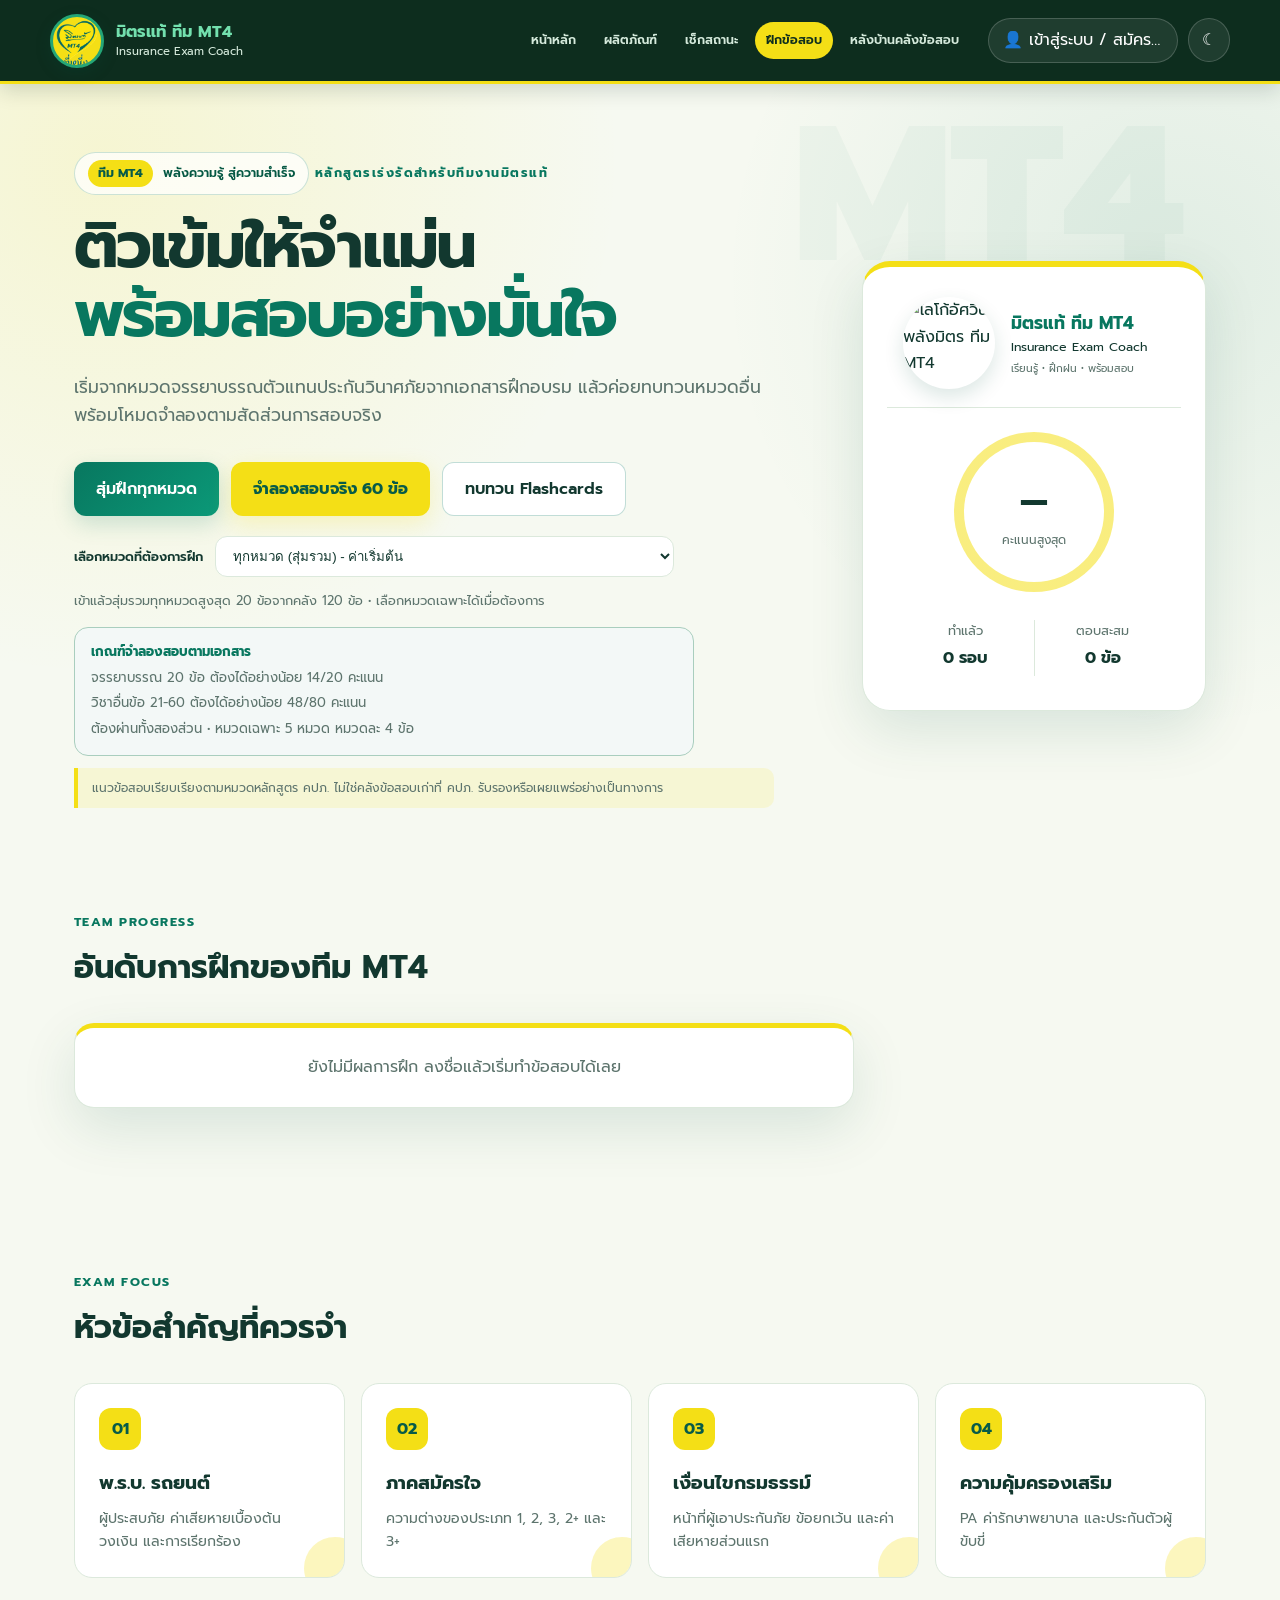
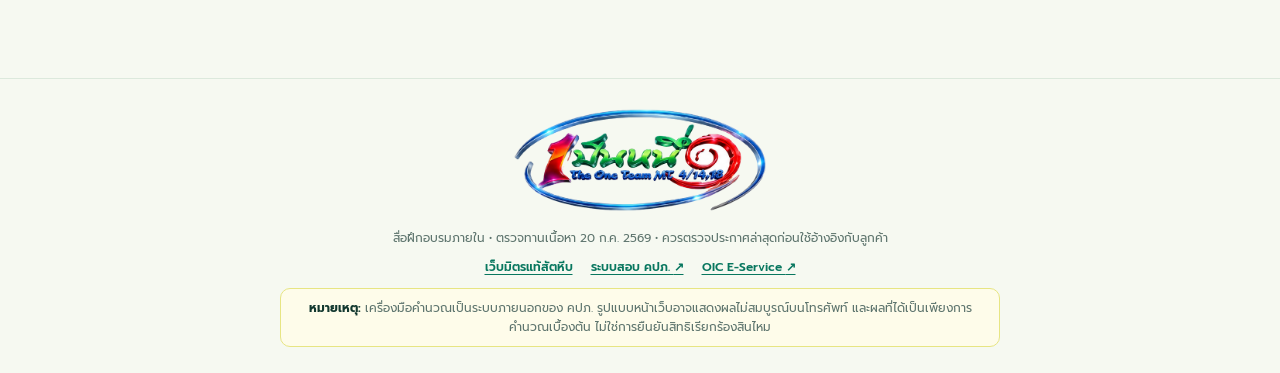
==== commit 6dfcff91: "OIC E-Service" ====
--- a/index.html
+++ b/index.html
@@ -129,7 +129,7 @@
     <nav class="official-links" aria-label="ลิงก์บริการของสำนักงาน คปภ.">
       <a href="/">เว็บมิตรแท้สัตหีบ</a>
       <a href="https://onlinewebadt2.oic.or.th/oiciiqe/" target="_blank" rel="noopener noreferrer">ระบบสอบ คปภ. <span aria-hidden="true">↗</span></a>
-      <a href="https://oiceservice.oic.or.th/calculator/claims.php" target="_blank" rel="noopener noreferrer" aria-describedby="oic-calculator-note">ทดลองคำนวณสินไหม พ.ร.บ. เบื้องต้น <span aria-hidden="true">↗</span></a>
+      <a href="https://smart.oic.or.th/eservice/Home" target="_blank" rel="noopener noreferrer" aria-describedby="oic-calculator-note">OIC E-Service <span aria-hidden="true">↗</span></a>
     </nav>
     <p class="external-service-note" id="oic-calculator-note"><strong>หมายเหตุ:</strong> เครื่องมือคำนวณเป็นระบบภายนอกของ คปภ. รูปแบบหน้าเว็บอาจแสดงผลไม่สมบูรณ์บนโทรศัพท์ และผลที่ได้เป็นเพียงการคำนวณเบื้องต้น ไม่ใช่การยืนยันสิทธิเรียกร้องสินไหม</p>
   </footer>
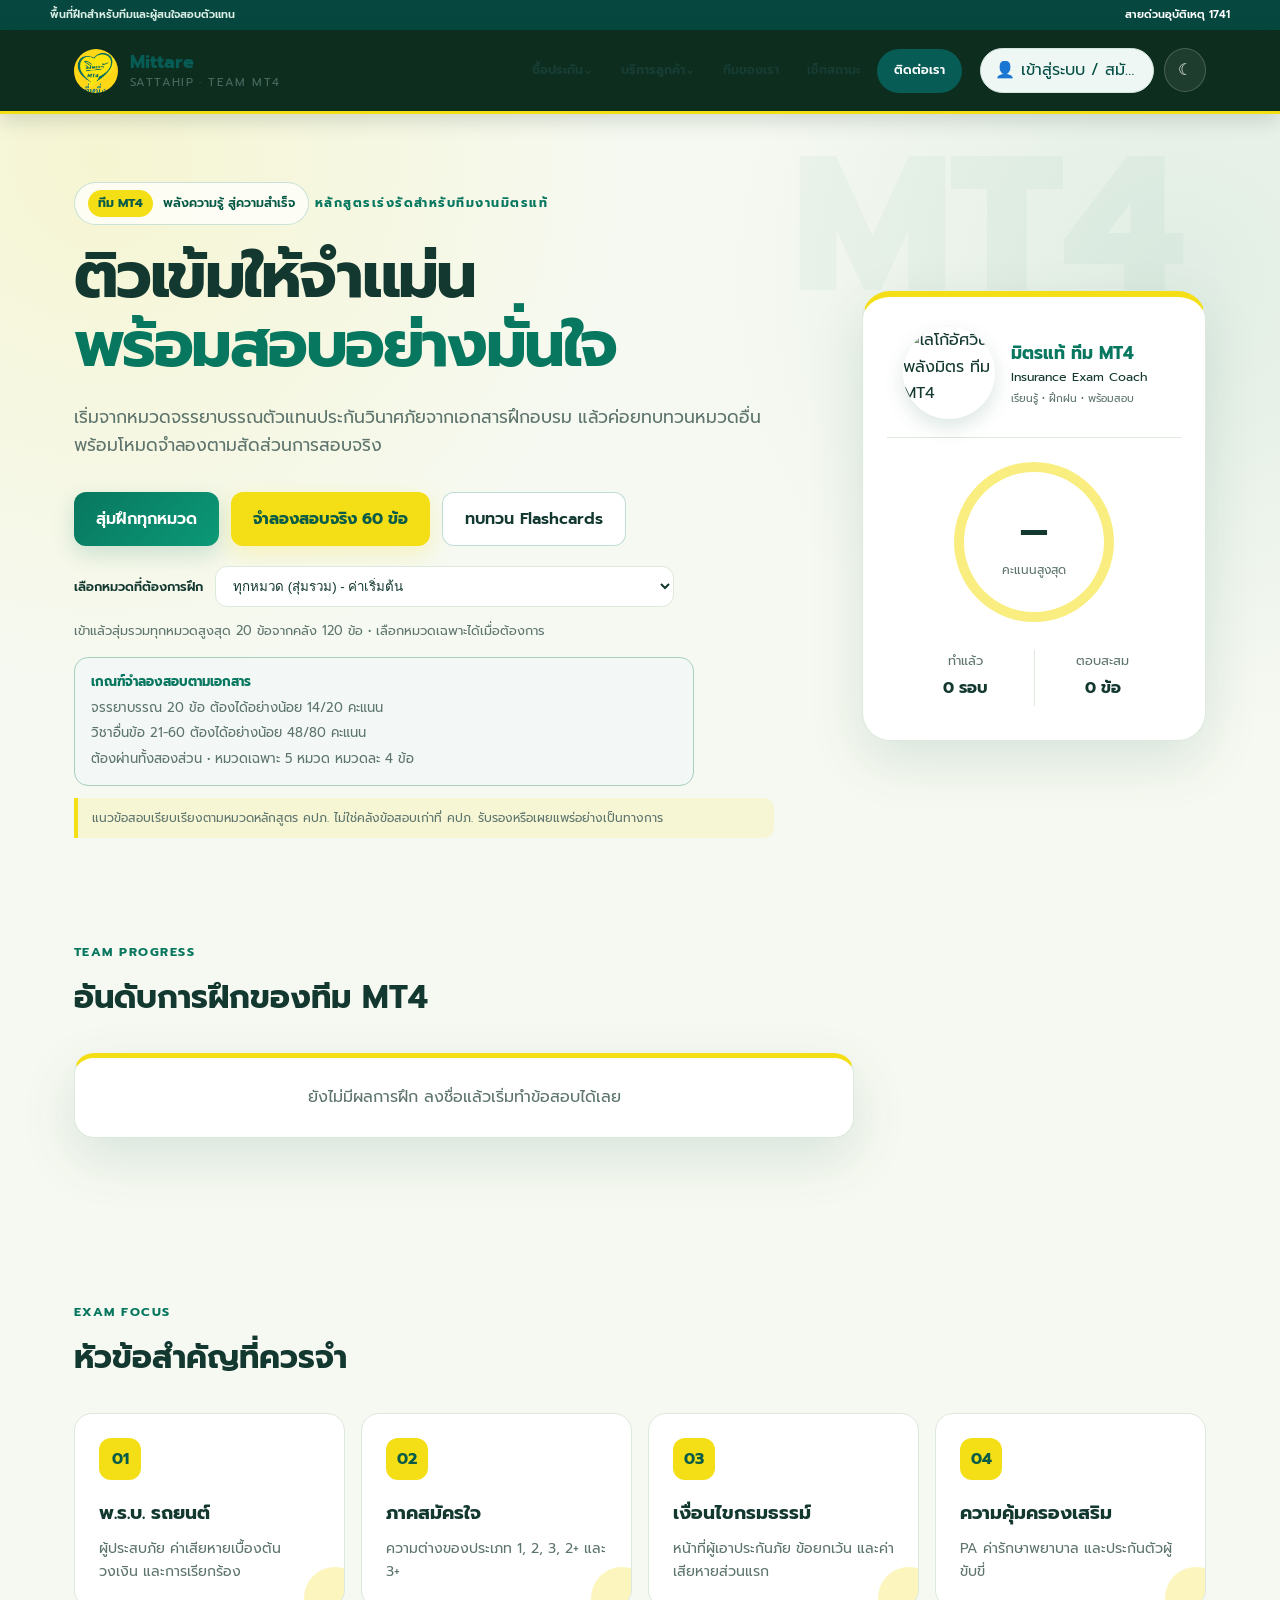
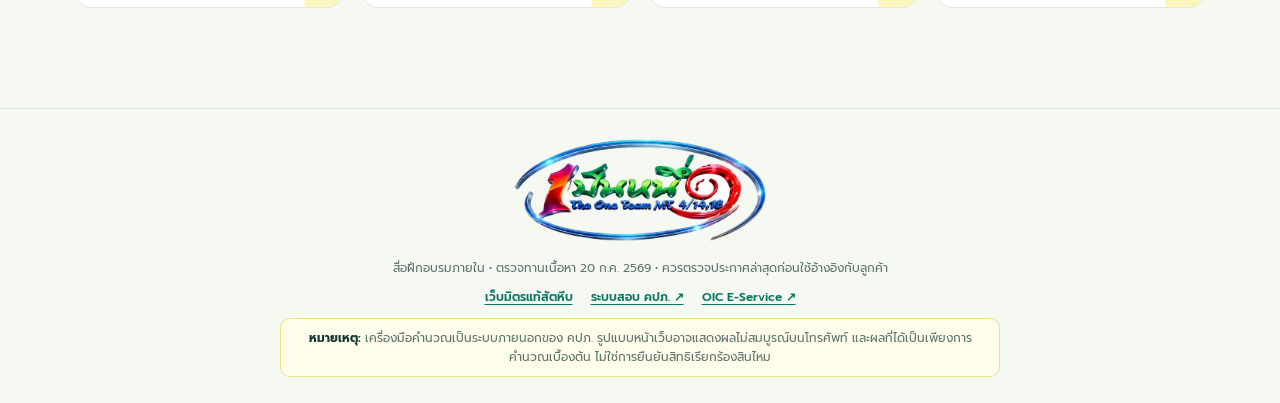
==== commit 45e8a55a: "Unify exam navigation and cite official insurance sources" ====
--- a/index.html
+++ b/index.html
@@ -18,13 +18,36 @@
     <strong>มิตรแท้ ทีม MT4</strong><span>กำลังเตรียมพื้นที่ฝึกของคุณ</span><i></i>
   </div>
   <a class="skip-link" href="#main-content">ข้ามไปยังเนื้อหา</a>
-  <header class="site-header">
-    <a class="brand" id="brand-home" href="/exam/" aria-label="กลับหน้าหลักระบบฝึกข้อสอบ มิตรแท้ ทีม MT4">
-      <span class="brand-mark"><img src="assets/mt4-heart-logo.png" width="527" height="599" alt="โลโก้มิตรแท้ MT4"></span>
-      <span><strong>มิตรแท้ ทีม MT4</strong><small>Insurance Exam Coach</small></span>
-    </a>
-    <nav class="exam-main-nav" aria-label="เมนูระบบฝึกข้อสอบ"><a href="/">หน้าหลัก</a><a href="/insurance.html?category=motor">ผลิตภัณฑ์</a><a href="/customer-status.html">เช็กสถานะ</a><a class="active" href="/exam/" aria-current="page">ฝึกข้อสอบ</a><a href="/exam/admin">หลังบ้านคลังข้อสอบ</a></nav>
-    <div class="header-actions"><div class="account-menu-wrap"><button class="user-button" id="user-menu" type="button" aria-expanded="false" aria-controls="account-menu">👤 <span id="current-user-name">เข้าสู่ระบบ / สมัครสมาชิก</span><span class="account-chevron" aria-hidden="true">⌄</span></button><div class="account-menu" id="account-menu" hidden><div class="account-menu__profile"><strong id="account-menu-name">สมาชิก MT4</strong><span id="account-menu-username"></span></div><dl><div><dt>ทำแล้ว</dt><dd id="account-menu-attempts">0 รอบ</dd></div><div><dt>คะแนนสูงสุด</dt><dd id="account-menu-best">0%</dd></div></dl><button id="member-history-button" type="button">▤ ประวัติการทำข้อสอบ</button><button id="manage-account-button" type="button">⚙ จัดการบัญชี</button><button class="account-menu__logout" id="member-logout-button" type="button">ออกจากระบบ</button></div></div><button class="icon-button" id="theme-toggle" type="button" aria-label="เปลี่ยนโหมดสี" title="เปลี่ยนโหมดสี">☾</button></div>
+  <div class="exam-service-bar"><span>พื้นที่ฝึกสำหรับทีมและผู้สนใจสอบตัวแทน</span><a href="tel:1741">สายด่วนอุบัติเหตุ 1741</a></div>
+  <header class="site-header exam-site-header">
+    <div class="exam-nav-wrap">
+      <a class="brand" id="brand-home" href="/" aria-label="Mittare Sattahip หน้าแรก">
+        <span class="brand-mark"><img src="assets/mt4-heart-logo.png" width="527" height="599" alt=""></span>
+        <span><strong>Mittare</strong><small>SATTAHIP · TEAM MT4</small></span>
+      </a>
+      <button class="exam-menu-toggle" id="exam-menu-toggle" type="button" aria-expanded="false" aria-controls="exam-main-navigation"><span class="sr-only">เปิดเมนูหลัก</span><i></i><i></i><i></i></button>
+      <nav class="exam-main-nav" id="exam-main-navigation" aria-label="เมนูหลัก">
+        <details class="exam-mega-nav">
+          <summary>ซื้อประกัน <span aria-hidden="true">⌄</span></summary>
+          <div class="exam-mega-panel">
+            <section><small>เลือกความคุ้มครอง</small><strong>ดูแผนตามสิ่งที่คุณต้องการดูแล</strong><a href="/#premium-check">ลองเช็กเบี้ย →</a></section>
+            <section><h2>รถและจักรยานยนต์</h2><a href="/insurance.html?category=motor&amp;plan=motor-1">ประเภท 1</a><a href="/insurance.html?category=motor&amp;plan=motor-2plus">ประเภท 2+</a><a href="/insurance.html?category=motor&amp;plan=motor-3plus">ประเภท 3+</a><a href="/insurance.html?category=motor&amp;plan=motor-compulsory">พ.ร.บ.</a></section>
+            <section><h2>บ้าน บุคคล และธุรกิจ</h2><a href="/insurance.html?category=property">บ้านและทรัพย์สิน</a><a href="/insurance.html?category=personal">บุคคลและอุบัติเหตุ</a><a href="/insurance.html?category=business">ธุรกิจ</a><a href="/insurance.html?category=specialty">ประกันเฉพาะทาง</a></section>
+          </div>
+        </details>
+        <details class="exam-mega-nav">
+          <summary>บริการลูกค้า <span aria-hidden="true">⌄</span></summary>
+          <div class="exam-mega-panel exam-mega-panel--service">
+            <section><small>ดูแลหลังซื้อ</small><strong>เข้าถึงบริการสำคัญได้จากจุดเดียว</strong><a href="/customer-status.html">เช็กสถานะกรมธรรม์ →</a></section>
+            <section><h2>กรมธรรม์และสินไหม</h2><a href="/customer-status.html">เช็กสถานะและวันครบกำหนด</a><a href="https://www.mittare.com/online-claims/" target="_blank" rel="noopener">แจ้งเคลมออนไลน์ ↗</a><a href="tel:1741">สายด่วนอุบัติเหตุ 1741</a></section>
+            <section><h2>เครื่องมือ</h2><a href="/#premium-check">ทดลองเช็กเบี้ย</a><a class="active" href="/exam/" aria-current="page">ฝึกทำข้อสอบ</a><a href="/agent-dashboard.html">หลังบ้านตัวแทน</a></section>
+          </div>
+        </details>
+        <a href="/#why-us">ทีมของเรา</a><a href="/customer-status.html">เช็กสถานะ</a>
+        <a class="exam-contact-link" href="/#quote">ติดต่อเรา</a>
+      </nav>
+      <div class="header-actions"><div class="account-menu-wrap"><button class="user-button" id="user-menu" type="button" aria-expanded="false" aria-controls="account-menu">👤 <span id="current-user-name">เข้าสู่ระบบ / สมัครสมาชิก</span><span class="account-chevron" aria-hidden="true">⌄</span></button><div class="account-menu" id="account-menu" hidden><div class="account-menu__profile"><strong id="account-menu-name">สมาชิก MT4</strong><span id="account-menu-username"></span></div><dl><div><dt>ทำแล้ว</dt><dd id="account-menu-attempts">0 รอบ</dd></div><div><dt>คะแนนสูงสุด</dt><dd id="account-menu-best">0%</dd></div></dl><button id="member-history-button" type="button">▤ ประวัติการทำข้อสอบ</button><button id="manage-account-button" type="button">⚙ จัดการบัญชี</button><button class="account-menu__logout" id="member-logout-button" type="button">ออกจากระบบ</button></div></div><button class="icon-button" id="theme-toggle" type="button" aria-label="เปลี่ยนโหมดสี" title="เปลี่ยนโหมดสี">☾</button></div>
+    </div>
   </header>
 
   <main id="main-content">
--- a/styles.css
+++ b/styles.css
@@ -4,6 +4,11 @@
 @media(max-width:850px){.hero{grid-template-columns:1fr;gap:32px;padding:36px 0}.score-card{max-width:460px}.topic-grid{grid-template-columns:1fr 1fr}.exam-layout{grid-template-columns:1fr}.question-nav{order:-1}.question-nav h3,.nav-legend{display:none}.question-dots{grid-template-columns:repeat(10,1fr)}.submit-button{margin-top:18px}}
 @media(max-width:560px){.site-header,main{padding-left:16px;padding-right:16px}.hero h1{font-size:2.55rem}.hero-actions button{width:100%}.topic-grid{grid-template-columns:1fr}.exam-topbar{grid-template-columns:1fr 1fr}.exam-progress-copy{grid-row:2;grid-column:1/-1;margin-top:14px}.question-card,.question-nav{padding:20px}.question-dots{grid-template-columns:repeat(5,1fr)}.question-actions{gap:10px}.question-actions button{flex:1;padding:12px}.review-header{align-items:flex-start;flex-direction:column}.flashcard-face{padding:28px}.flashcard-face strong{font-size:1.25rem}.result-summary{padding:28px 18px}}
 @media(prefers-reduced-motion:reduce){*{scroll-behavior:auto!important;transition:none!important}}
+
+/* เมนูหน้าแบบฝึก ใช้ภาษาภาพเดียวกับเว็บไซต์หลัก */
+.exam-service-bar{min-height:30px;display:flex;align-items:center;justify-content:space-between;gap:16px;padding:5px max(24px,calc((100vw - 1180px)/2));background:#06483f;color:#dcefe7;font-size:.68rem;font-weight:600}.exam-service-bar a{color:#fff;text-decoration:none}.exam-site-header{top:0;height:82px;background:rgba(255,255,255,.98);border-bottom:1px solid #dce9e2;box-shadow:0 8px 24px rgba(3,47,44,.08);padding:0}.exam-nav-wrap{width:min(1180px,calc(100% - 48px));height:100%;margin:auto;display:flex;align-items:center;gap:18px}.exam-site-header .brand strong{color:#075c55;font-size:1.14rem}.exam-site-header .brand small{color:#486b62;letter-spacing:.12em}.exam-site-header .brand-mark{width:44px;height:44px;border:0;background:#ffd716;box-shadow:none}.exam-site-header .header-actions{flex:0 0 auto}.exam-site-header .user-button{max-width:174px;border:1px solid #d4e4de;background:#eef7f3;color:#064e46}.exam-site-header .icon-button{border-color:#d4e4de;background:#fff;color:#064e46}.exam-main-nav{position:static;display:flex;align-items:center;gap:3px;margin-left:auto;margin-right:0}.exam-main-nav>a,.exam-mega-nav>summary{display:flex;align-items:center;min-height:44px;padding:9px 11px;border-radius:999px;color:#173d35;text-decoration:none;font-size:.78rem;font-weight:700;cursor:pointer;list-style:none;white-space:nowrap}.exam-mega-nav>summary::-webkit-details-marker{display:none}.exam-main-nav>a:hover,.exam-main-nav>a.active,.exam-mega-nav>summary:hover,.exam-mega-nav[open]>summary{color:#064e46;background:#e3f3ed}.exam-contact-link{padding-inline:17px!important;background:#075c55!important;color:#fff!important}.exam-mega-nav{position:static}.exam-mega-panel{position:absolute;z-index:60;top:calc(100% - 1px);left:50%;width:min(1160px,calc(100vw - 32px));display:grid;grid-template-columns:1.05fr 1fr 1fr;gap:0;transform:translateX(-50%);padding:28px;background:#fff;border:1px solid #dce9e2;border-radius:0 0 24px 24px;box-shadow:0 24px 50px rgba(3,47,44,.16)}.exam-mega-panel section{display:flex;flex-direction:column;align-items:flex-start;padding:8px 26px;border-left:1px solid #e3ece8}.exam-mega-panel section:first-child{border:0;padding:22px;background:#075c55;color:#fff;border-radius:18px}.exam-mega-panel small{color:#ffd716;font-size:.7rem;font-weight:800;letter-spacing:.06em}.exam-mega-panel strong{margin:8px 0 20px;font-size:1.2rem;line-height:1.45}.exam-mega-panel h2{min-height:24px;margin:2px 0 12px;font-size:.82rem;color:#143d35}.exam-mega-panel a{width:100%;padding:6px 0;color:#587069;text-decoration:none;font-size:.74rem;font-weight:500}.exam-mega-panel a:hover{color:#075c55;text-decoration:underline;text-underline-offset:3px}.exam-mega-panel section:first-child a{color:#ffd716;font-weight:700}.exam-menu-toggle{display:none;width:44px;height:44px;padding:10px;border:1px solid #d4e4de;border-radius:12px;background:#fff}.exam-menu-toggle i{display:block;height:2px;margin:5px 0;background:#075c55;border-radius:2px}
+@media(max-width:1100px){.exam-nav-wrap{width:min(100% - 32px,900px)}.exam-menu-toggle{display:block;margin-left:auto}.exam-main-nav{display:none;position:absolute;top:100%;left:16px;right:16px;max-height:calc(100dvh - 130px);overflow:auto;flex-direction:column;align-items:stretch;padding:14px;background:#fff;border:1px solid #dce9e2;border-radius:0 0 20px 20px;box-shadow:0 24px 45px rgba(3,47,44,.18)}.exam-main-nav.is-open{display:flex}.exam-main-nav>a,.exam-mega-nav>summary{width:100%;justify-content:space-between;border-radius:10px}.exam-contact-link{justify-content:center!important;margin-top:5px}.exam-mega-panel{position:static;width:100%;display:grid;grid-template-columns:1fr 1fr;transform:none;margin:5px 0 10px;padding:10px;border:0;border-radius:14px;background:#f4f8f6;box-shadow:none}.exam-mega-panel section{padding:10px 14px}.exam-mega-panel section:first-child{grid-column:1/-1;padding:16px}.exam-site-header .header-actions{margin-left:0}.exam-site-header .user-button{max-width:150px}}
+@media(max-width:700px){.exam-service-bar{padding-inline:16px}.exam-service-bar span{display:none}.exam-service-bar{justify-content:center}.exam-nav-wrap{width:calc(100% - 24px);gap:7px}.exam-site-header{height:72px;min-height:72px;padding:0}.exam-site-header .brand span:last-child{display:none}.exam-site-header .user-button{width:42px;height:42px;padding:0;display:grid;place-items:center;font-size:0}.exam-site-header .user-button:first-letter{font-size:1rem}.exam-site-header .account-chevron{display:none}.exam-mega-panel{grid-template-columns:1fr}.exam-mega-panel section:first-child{grid-column:auto}.exam-mega-panel section{border-left:0;border-top:1px solid #dce9e2}.exam-main-nav{left:8px;right:8px}.exam-site-header .header-actions{gap:5px}}
 footer p{margin:4px}footer a{color:var(--primary)}.official-links{display:flex;flex-wrap:wrap;justify-content:center;gap:8px 18px;margin:10px 0}.official-links a{font-weight:600;text-underline-offset:3px}.external-service-note{max-width:720px;margin:10px auto 0!important;padding:10px 14px;border:1px solid color-mix(in srgb,var(--accent) 45%,var(--line));border-radius:10px;background:color-mix(in srgb,var(--accent) 9%,var(--surface));color:var(--muted);line-height:1.55}.external-service-note strong{color:var(--ink)}
 
 /* อัตลักษณ์มิตรแท้ ทีม MT4 */
@@ -70,3 +75,11 @@
   .question-nav{position:fixed;z-index:102;right:0;bottom:0;left:0;display:block;max-height:min(78dvh,680px);padding:0 16px calc(16px + env(safe-area-inset-bottom));overflow-y:auto;background:var(--surface);border:0;border-radius:22px 22px 0 0;box-shadow:0 -18px 60px rgba(0,30,22,.25);transform:translateY(105%);transition:transform .24s ease}.question-nav.is-open{transform:translateY(0)}.question-nav__header{position:sticky;top:0;z-index:2;display:flex;align-items:center;justify-content:space-between;margin:0 -16px 14px;padding:16px;background:var(--surface);border-bottom:1px solid var(--line)}.question-nav__header h3{display:block;margin:0;font-size:1.05rem}.question-nav__header span{display:block;color:var(--muted);font-size:.7rem}.question-nav__close{display:grid;width:44px;height:44px;padding:0;place-items:center;color:var(--ink);background:var(--bg);border:0;border-radius:50%;font-size:1.45rem}.question-dots{grid-template-columns:repeat(5,minmax(0,1fr));max-height:none;overflow:visible;padding:2px}.question-dot{min-height:46px}.nav-legend{display:flex;flex-direction:row;flex-wrap:wrap;margin:16px 0}.submit-button{min-height:52px;margin-top:12px}.question-nav-backdrop{position:fixed;z-index:101;inset:0;display:block;visibility:hidden;opacity:0;background:rgba(0,25,18,.55);border:0;transition:opacity .2s,visibility .2s}.question-nav-backdrop.is-open{visibility:visible;opacity:1}
 }
 @media(max-width:380px){.exam-topbar{grid-template-columns:1fr auto}.exam-topbar .timer{justify-self:end}.exam-topbar .exam-progress-copy{grid-row:2;grid-column:1/-1}.question-list-button{grid-row:3}.progress-track{top:128px}.question-dots{grid-template-columns:repeat(4,minmax(0,1fr))}}
+
+/* คงค่าเมนูร่วมไว้เหนือกฎเดิมของหน้าแบบฝึก */
+.exam-site-header .exam-main-nav{margin-left:auto;margin-right:0}
+.exam-site-header .exam-main-nav>a,.exam-site-header .exam-mega-nav a{color:#173d35}
+.exam-site-header .exam-main-nav>a:hover,.exam-site-header .exam-main-nav>a.active{color:#064e46;background:#e3f3ed}
+.exam-site-header .exam-mega-panel section:first-child a{color:#ffd716}
+.exam-site-header .exam-contact-link,.exam-site-header .exam-contact-link:hover{color:#fff;background:#075c55}
+@media(max-width:1100px){.exam-site-header .exam-main-nav.is-open{display:flex}}
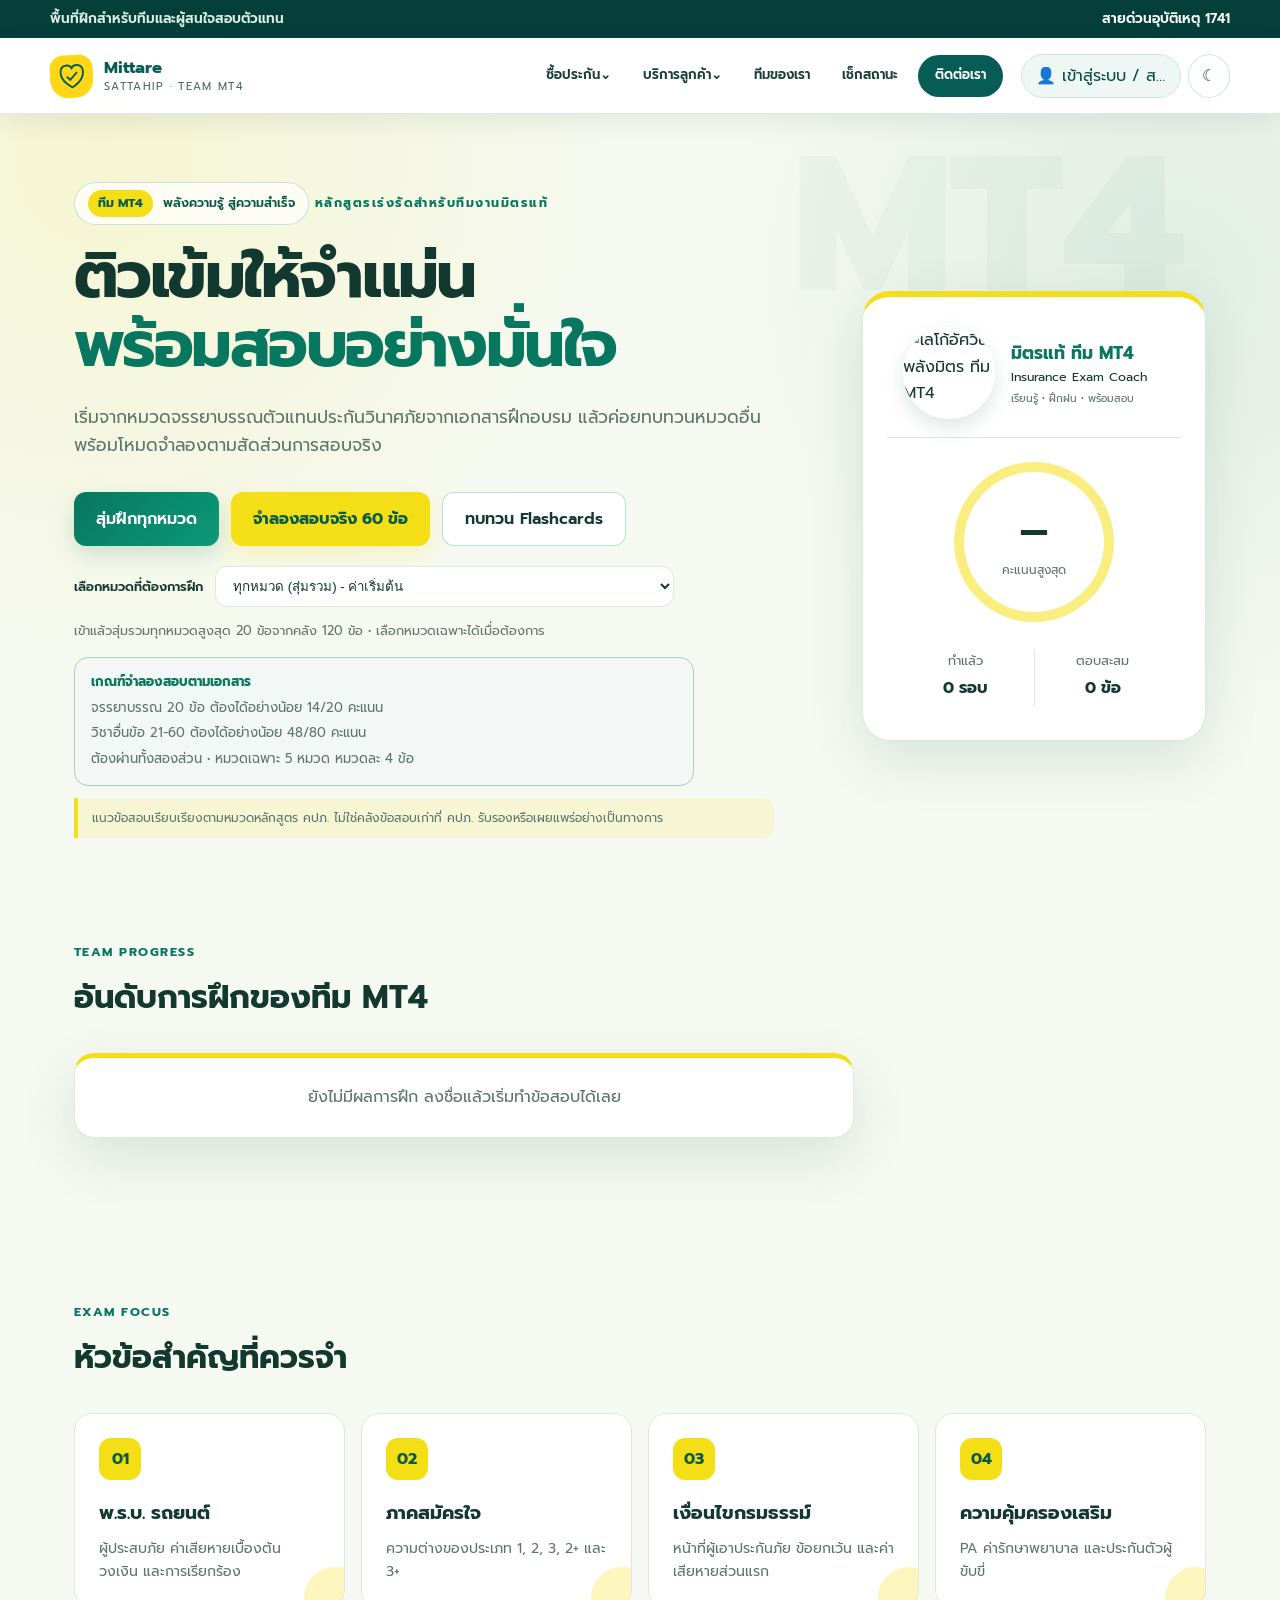
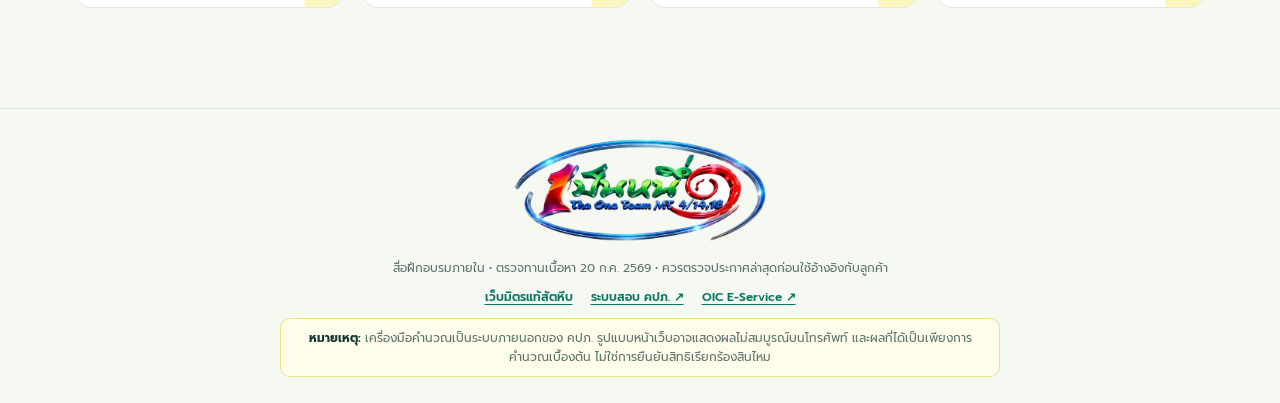
==== commit d2dea46d: "Match exam header styling to main site" ====
--- a/index.html
+++ b/index.html
@@ -22,7 +22,7 @@
   <header class="site-header exam-site-header">
     <div class="exam-nav-wrap">
       <a class="brand" id="brand-home" href="/" aria-label="Mittare Sattahip หน้าแรก">
-        <span class="brand-mark"><img src="assets/mt4-heart-logo.png" width="527" height="599" alt=""></span>
+        <span class="brand-mark" aria-hidden="true"><svg viewBox="0 0 64 64"><path d="M32 54S8 42 8 22C8 12 14 7 22 7c5 0 8 2 10 6 2-4 5-6 10-6 8 0 14 5 14 15 0 20-24 32-24 32Z"/><path d="m21 31 7 7 15-16"/></svg></span>
         <span><strong>Mittare</strong><small>SATTAHIP · TEAM MT4</small></span>
       </a>
       <button class="exam-menu-toggle" id="exam-menu-toggle" type="button" aria-expanded="false" aria-controls="exam-main-navigation"><span class="sr-only">เปิดเมนูหลัก</span><i></i><i></i><i></i></button>
@@ -30,16 +30,18 @@
         <details class="exam-mega-nav">
           <summary>ซื้อประกัน <span aria-hidden="true">⌄</span></summary>
           <div class="exam-mega-panel">
-            <section><small>เลือกความคุ้มครอง</small><strong>ดูแผนตามสิ่งที่คุณต้องการดูแล</strong><a href="/#premium-check">ลองเช็กเบี้ย →</a></section>
+            <section><small>เลือกความคุ้มครอง</small><strong>ประกันที่เหมาะกับชีวิตและงานของคุณ</strong><a href="/#premium-check">ลองเช็กเบี้ยทันที →</a></section>
             <section><h2>รถและจักรยานยนต์</h2><a href="/insurance.html?category=motor&amp;plan=motor-1">ประเภท 1</a><a href="/insurance.html?category=motor&amp;plan=motor-2plus">ประเภท 2+</a><a href="/insurance.html?category=motor&amp;plan=motor-3plus">ประเภท 3+</a><a href="/insurance.html?category=motor&amp;plan=motor-compulsory">พ.ร.บ.</a></section>
-            <section><h2>บ้าน บุคคล และธุรกิจ</h2><a href="/insurance.html?category=property">บ้านและทรัพย์สิน</a><a href="/insurance.html?category=personal">บุคคลและอุบัติเหตุ</a><a href="/insurance.html?category=business">ธุรกิจ</a><a href="/insurance.html?category=specialty">ประกันเฉพาะทาง</a></section>
+            <section><h2>บ้านและบุคคล</h2><a href="/insurance.html?category=property">บ้านและทรัพย์สิน</a><a href="/insurance.html?category=personal&amp;plan=pa1">อุบัติเหตุส่วนบุคคล</a><a href="/insurance.html?category=personal&amp;plan=income-hospital">ชดเชยรายได้</a><a href="/insurance.html?category=personal&amp;plan=golf">ประกันสำหรับนักกอล์ฟ</a></section>
+            <section><h2>ธุรกิจและเฉพาะทาง</h2><a href="/insurance.html?category=business&amp;plan=sme">ร้านค้าและ SME</a><a href="/insurance.html?category=business&amp;plan=public-liability">ความรับผิดต่อบุคคลภายนอก</a><a href="/insurance.html?category=specialty&amp;plan=drone">โดรน</a><a href="/insurance.html?category=specialty&amp;plan=fuel-station">สถานีบริการเชื้อเพลิง</a></section>
           </div>
         </details>
         <details class="exam-mega-nav">
           <summary>บริการลูกค้า <span aria-hidden="true">⌄</span></summary>
           <div class="exam-mega-panel exam-mega-panel--service">
-            <section><small>ดูแลหลังซื้อ</small><strong>เข้าถึงบริการสำคัญได้จากจุดเดียว</strong><a href="/customer-status.html">เช็กสถานะกรมธรรม์ →</a></section>
-            <section><h2>กรมธรรม์และสินไหม</h2><a href="/customer-status.html">เช็กสถานะและวันครบกำหนด</a><a href="https://www.mittare.com/online-claims/" target="_blank" rel="noopener">แจ้งเคลมออนไลน์ ↗</a><a href="tel:1741">สายด่วนอุบัติเหตุ 1741</a></section>
+            <section><small>ดูแลหลังซื้อ</small><strong>เข้าถึงทุกบริการได้จากจุดเดียว</strong><a href="/customer-status.html">เช็กสถานะกรมธรรม์ →</a></section>
+            <section><h2>กรมธรรม์ของฉัน</h2><a href="/customer-status.html">เช็กสถานะและวันครบกำหนด</a><a href="/#quote">แจ้งข้อมูลเพื่อต่ออายุ</a><a href="https://www.mittare.com/privacy-policy/" target="_blank" rel="noopener">นโยบายความเป็นส่วนตัว ↗</a></section>
+            <section><h2>สินไหมและช่วยเหลือ</h2><a href="https://www.mittare.com/online-claims/" target="_blank" rel="noopener">แจ้งเคลมออนไลน์ ↗</a><a href="https://www.mittare.com/claims-information/#directories" target="_blank" rel="noopener">ค้นหาอู่และโรงพยาบาล ↗</a><a href="tel:1741">สายด่วนอุบัติเหตุ 1741</a></section>
             <section><h2>เครื่องมือ</h2><a href="/#premium-check">ทดลองเช็กเบี้ย</a><a class="active" href="/exam/" aria-current="page">ฝึกทำข้อสอบ</a><a href="/agent-dashboard.html">หลังบ้านตัวแทน</a></section>
           </div>
         </details>
--- a/styles.css
+++ b/styles.css
@@ -6,7 +6,7 @@
 @media(prefers-reduced-motion:reduce){*{scroll-behavior:auto!important;transition:none!important}}
 
 /* เมนูหน้าแบบฝึก ใช้ภาษาภาพเดียวกับเว็บไซต์หลัก */
-.exam-service-bar{min-height:30px;display:flex;align-items:center;justify-content:space-between;gap:16px;padding:5px max(24px,calc((100vw - 1180px)/2));background:#06483f;color:#dcefe7;font-size:.68rem;font-weight:600}.exam-service-bar a{color:#fff;text-decoration:none}.exam-site-header{top:0;height:82px;background:rgba(255,255,255,.98);border-bottom:1px solid #dce9e2;box-shadow:0 8px 24px rgba(3,47,44,.08);padding:0}.exam-nav-wrap{width:min(1180px,calc(100% - 48px));height:100%;margin:auto;display:flex;align-items:center;gap:18px}.exam-site-header .brand strong{color:#075c55;font-size:1.14rem}.exam-site-header .brand small{color:#486b62;letter-spacing:.12em}.exam-site-header .brand-mark{width:44px;height:44px;border:0;background:#ffd716;box-shadow:none}.exam-site-header .header-actions{flex:0 0 auto}.exam-site-header .user-button{max-width:174px;border:1px solid #d4e4de;background:#eef7f3;color:#064e46}.exam-site-header .icon-button{border-color:#d4e4de;background:#fff;color:#064e46}.exam-main-nav{position:static;display:flex;align-items:center;gap:3px;margin-left:auto;margin-right:0}.exam-main-nav>a,.exam-mega-nav>summary{display:flex;align-items:center;min-height:44px;padding:9px 11px;border-radius:999px;color:#173d35;text-decoration:none;font-size:.78rem;font-weight:700;cursor:pointer;list-style:none;white-space:nowrap}.exam-mega-nav>summary::-webkit-details-marker{display:none}.exam-main-nav>a:hover,.exam-main-nav>a.active,.exam-mega-nav>summary:hover,.exam-mega-nav[open]>summary{color:#064e46;background:#e3f3ed}.exam-contact-link{padding-inline:17px!important;background:#075c55!important;color:#fff!important}.exam-mega-nav{position:static}.exam-mega-panel{position:absolute;z-index:60;top:calc(100% - 1px);left:50%;width:min(1160px,calc(100vw - 32px));display:grid;grid-template-columns:1.05fr 1fr 1fr;gap:0;transform:translateX(-50%);padding:28px;background:#fff;border:1px solid #dce9e2;border-radius:0 0 24px 24px;box-shadow:0 24px 50px rgba(3,47,44,.16)}.exam-mega-panel section{display:flex;flex-direction:column;align-items:flex-start;padding:8px 26px;border-left:1px solid #e3ece8}.exam-mega-panel section:first-child{border:0;padding:22px;background:#075c55;color:#fff;border-radius:18px}.exam-mega-panel small{color:#ffd716;font-size:.7rem;font-weight:800;letter-spacing:.06em}.exam-mega-panel strong{margin:8px 0 20px;font-size:1.2rem;line-height:1.45}.exam-mega-panel h2{min-height:24px;margin:2px 0 12px;font-size:.82rem;color:#143d35}.exam-mega-panel a{width:100%;padding:6px 0;color:#587069;text-decoration:none;font-size:.74rem;font-weight:500}.exam-mega-panel a:hover{color:#075c55;text-decoration:underline;text-underline-offset:3px}.exam-mega-panel section:first-child a{color:#ffd716;font-weight:700}.exam-menu-toggle{display:none;width:44px;height:44px;padding:10px;border:1px solid #d4e4de;border-radius:12px;background:#fff}.exam-menu-toggle i{display:block;height:2px;margin:5px 0;background:#075c55;border-radius:2px}
+.exam-service-bar{min-height:30px;display:flex;align-items:center;justify-content:space-between;gap:16px;padding:5px max(24px,calc((100vw - 1180px)/2));background:#06483f;color:#dcefe7;font-size:.68rem;font-weight:600}.exam-service-bar a{color:#fff;text-decoration:none}.exam-site-header{top:0;height:82px;background:rgba(255,255,255,.98);border-bottom:1px solid #dce9e2;box-shadow:0 8px 24px rgba(3,47,44,.08);padding:0}.exam-nav-wrap{width:min(1180px,calc(100% - 48px));height:100%;margin:auto;display:flex;align-items:center;gap:18px}.exam-site-header .brand strong{color:#075c55;font-size:1.14rem}.exam-site-header .brand small{color:#486b62;letter-spacing:.12em}.exam-site-header .brand-mark{width:44px;height:44px;border:0;background:#ffd716;box-shadow:none}.exam-site-header .header-actions{flex:0 0 auto}.exam-site-header .user-button{max-width:174px;border:1px solid #d4e4de;background:#eef7f3;color:#064e46}.exam-site-header .icon-button{border-color:#d4e4de;background:#fff;color:#064e46}.exam-main-nav{position:static;display:flex;align-items:center;gap:3px;margin-left:auto;margin-right:0}.exam-main-nav>a,.exam-mega-nav>summary{display:flex;align-items:center;min-height:44px;padding:9px 11px;border-radius:999px;color:#173d35;text-decoration:none;font-size:.78rem;font-weight:700;cursor:pointer;list-style:none;white-space:nowrap}.exam-mega-nav>summary::-webkit-details-marker{display:none}.exam-main-nav>a:hover,.exam-main-nav>a.active,.exam-mega-nav>summary:hover,.exam-mega-nav[open]>summary{color:#064e46;background:#e3f3ed}.exam-contact-link{padding-inline:17px!important;background:#075c55!important;color:#fff!important}.exam-mega-nav{position:static}.exam-mega-panel{position:absolute;z-index:60;top:calc(100% - 1px);left:50%;width:min(1160px,calc(100vw - 32px));display:grid;grid-template-columns:1.05fr 1fr 1fr 1fr;gap:0;transform:translateX(-50%);padding:28px;background:#fff;border:1px solid #dce9e2;border-radius:0 0 24px 24px;box-shadow:0 24px 50px rgba(3,47,44,.16)}.exam-mega-panel section{display:flex;flex-direction:column;align-items:flex-start;padding:8px 26px;border-left:1px solid #e3ece8}.exam-mega-panel section:first-child{border:0;padding:22px;background:#075c55;color:#fff;border-radius:18px}.exam-mega-panel small{color:#ffd716;font-size:.7rem;font-weight:800;letter-spacing:.06em}.exam-mega-panel strong{margin:8px 0 20px;font-size:1.2rem;line-height:1.45}.exam-mega-panel h2{min-height:24px;margin:2px 0 12px;font-size:.82rem;color:#143d35}.exam-mega-panel a{width:100%;padding:6px 0;color:#587069;text-decoration:none;font-size:.74rem;font-weight:500}.exam-mega-panel a:hover{color:#075c55;text-decoration:underline;text-underline-offset:3px}.exam-mega-panel section:first-child a{color:#ffd716;font-weight:700}.exam-menu-toggle{display:none;width:44px;height:44px;padding:10px;border:1px solid #d4e4de;border-radius:12px;background:#fff}.exam-menu-toggle i{display:block;height:2px;margin:5px 0;background:#075c55;border-radius:2px}
 @media(max-width:1100px){.exam-nav-wrap{width:min(100% - 32px,900px)}.exam-menu-toggle{display:block;margin-left:auto}.exam-main-nav{display:none;position:absolute;top:100%;left:16px;right:16px;max-height:calc(100dvh - 130px);overflow:auto;flex-direction:column;align-items:stretch;padding:14px;background:#fff;border:1px solid #dce9e2;border-radius:0 0 20px 20px;box-shadow:0 24px 45px rgba(3,47,44,.18)}.exam-main-nav.is-open{display:flex}.exam-main-nav>a,.exam-mega-nav>summary{width:100%;justify-content:space-between;border-radius:10px}.exam-contact-link{justify-content:center!important;margin-top:5px}.exam-mega-panel{position:static;width:100%;display:grid;grid-template-columns:1fr 1fr;transform:none;margin:5px 0 10px;padding:10px;border:0;border-radius:14px;background:#f4f8f6;box-shadow:none}.exam-mega-panel section{padding:10px 14px}.exam-mega-panel section:first-child{grid-column:1/-1;padding:16px}.exam-site-header .header-actions{margin-left:0}.exam-site-header .user-button{max-width:150px}}
 @media(max-width:700px){.exam-service-bar{padding-inline:16px}.exam-service-bar span{display:none}.exam-service-bar{justify-content:center}.exam-nav-wrap{width:calc(100% - 24px);gap:7px}.exam-site-header{height:72px;min-height:72px;padding:0}.exam-site-header .brand span:last-child{display:none}.exam-site-header .user-button{width:42px;height:42px;padding:0;display:grid;place-items:center;font-size:0}.exam-site-header .user-button:first-letter{font-size:1rem}.exam-site-header .account-chevron{display:none}.exam-mega-panel{grid-template-columns:1fr}.exam-mega-panel section:first-child{grid-column:auto}.exam-mega-panel section{border-left:0;border-top:1px solid #dce9e2}.exam-main-nav{left:8px;right:8px}.exam-site-header .header-actions{gap:5px}}
 footer p{margin:4px}footer a{color:var(--primary)}.official-links{display:flex;flex-wrap:wrap;justify-content:center;gap:8px 18px;margin:10px 0}.official-links a{font-weight:600;text-underline-offset:3px}.external-service-note{max-width:720px;margin:10px auto 0!important;padding:10px 14px;border:1px solid color-mix(in srgb,var(--accent) 45%,var(--line));border-radius:10px;background:color-mix(in srgb,var(--accent) 9%,var(--surface));color:var(--muted);line-height:1.55}.external-service-note strong{color:var(--ink)}
@@ -83,3 +83,35 @@
 .exam-site-header .exam-mega-panel section:first-child a{color:#ffd716}
 .exam-site-header .exam-contact-link,.exam-site-header .exam-contact-link:hover{color:#fff;background:#075c55}
 @media(max-width:1100px){.exam-site-header .exam-main-nav.is-open{display:flex}}
+
+/* ล็อก Header หน้าข้อสอบให้ตรงกับหน้าเว็บไซต์หลัก และกัน CSS รุ่นเก่าทับค่า */
+.exam-service-bar{min-height:38px;padding:0 max(24px,calc((100vw - 1180px)/2));font-size:.85rem;background:#043f3a}
+.exam-site-header.site-header{position:sticky;top:0;z-index:50;height:76px;min-height:76px;max-width:none;padding:0;background:rgba(255,255,255,.98);border:0;border-bottom:1px solid #dce9e2;box-shadow:0 8px 24px rgba(3,47,44,.08)}
+.exam-site-header .exam-nav-wrap{width:min(1180px,calc(100% - 48px));height:76px;gap:18px}
+.exam-site-header .brand{gap:11px}
+.exam-site-header .brand-mark{display:grid;width:43px;height:43px;place-items:center;background:#ffd716;border:0;border-radius:14px 14px 18px 18px;box-shadow:none;transform:rotate(-3deg)}
+.exam-site-header .brand-mark svg{width:30px;fill:none;stroke:#075c55;stroke-width:4}
+.exam-site-header .brand strong{color:#075c55;font-size:1.05rem}
+.exam-site-header .brand small{color:#486b62;font-size:.68rem;letter-spacing:.12em}
+.exam-site-header .exam-main-nav{gap:8px;margin-left:auto;margin-right:0;font-size:.86rem}
+.exam-site-header .exam-main-nav>a,.exam-site-header .exam-mega-nav>summary{min-height:42px;padding:9px 12px;color:#173d35;font-size:.82rem;font-weight:600}
+.exam-site-header .header-actions{gap:7px;margin-left:0}
+.exam-site-header .user-button{max-width:160px;border-color:#d4e4de;background:#eef7f3;color:#064e46}
+.exam-site-header .icon-button{border-color:#d4e4de;background:#fff;color:#064e46}
+.exam-site-header .exam-mega-panel{top:76px;grid-template-columns:1.05fr 1fr 1fr 1fr}
+.exam-site-header .exam-mega-panel a{color:#587069}
+.exam-site-header .exam-mega-panel section:first-child a{color:#ffd716}
+@media(max-width:1100px){
+  .exam-site-header .exam-nav-wrap{width:min(100% - 32px,900px)}
+  .exam-site-header .exam-main-nav{top:76px;margin:0}
+  .exam-site-header .exam-main-nav.is-open{display:flex}
+  .exam-site-header .exam-mega-panel{grid-template-columns:1fr 1fr}
+}
+@media(max-width:700px){
+  .exam-service-bar{padding-inline:16px}
+  .exam-site-header.site-header{height:68px;min-height:68px}
+  .exam-site-header .exam-nav-wrap{width:calc(100% - 24px);height:68px}
+  .exam-site-header .brand-mark{width:39px;height:39px}
+  .exam-site-header .exam-main-nav{top:68px}
+  .exam-site-header .exam-mega-panel{grid-template-columns:1fr}
+}
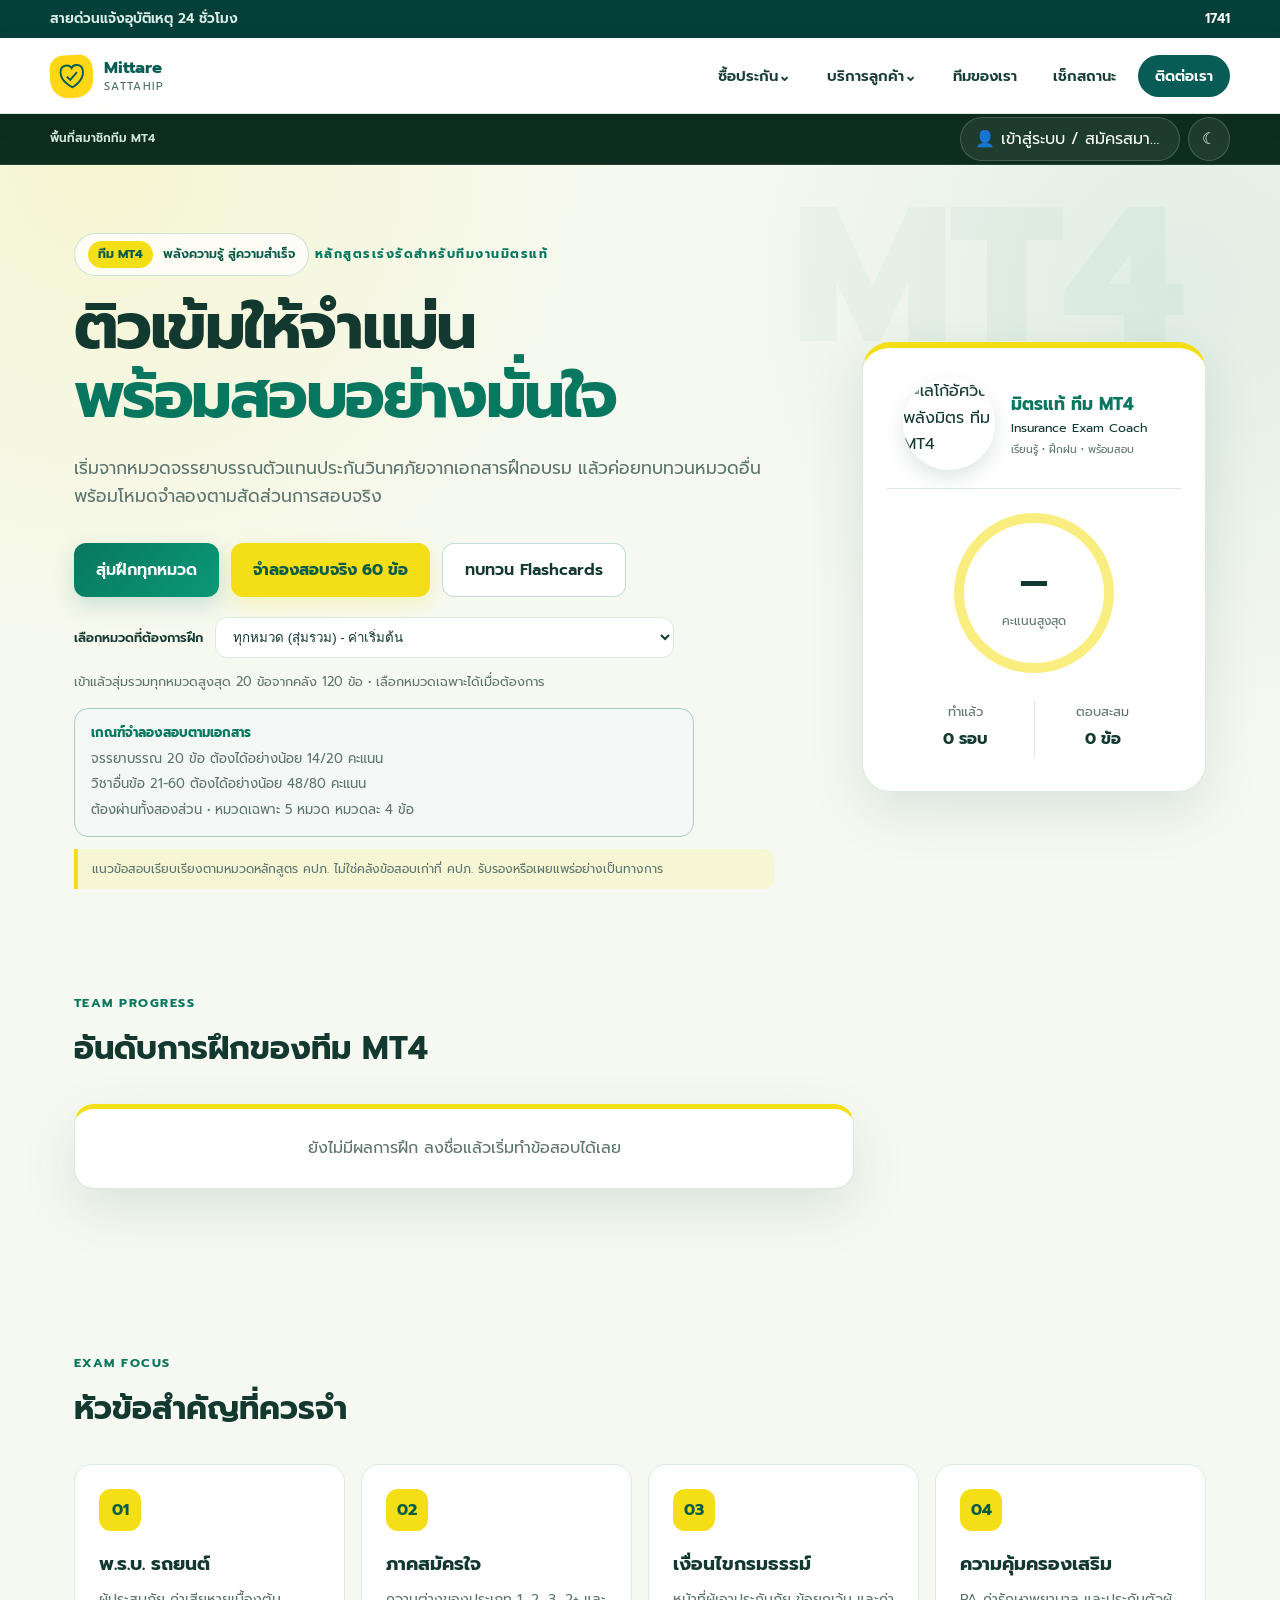
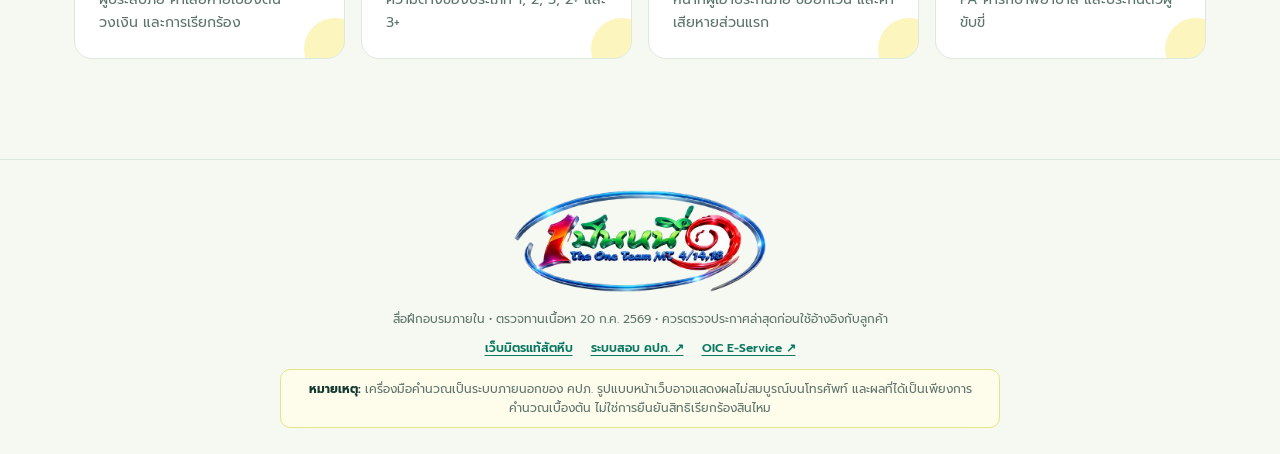
==== commit 880e49eb: "Align exam navigation layout with main site" ====
--- a/index.html
+++ b/index.html
@@ -18,12 +18,12 @@
     <strong>มิตรแท้ ทีม MT4</strong><span>กำลังเตรียมพื้นที่ฝึกของคุณ</span><i></i>
   </div>
   <a class="skip-link" href="#main-content">ข้ามไปยังเนื้อหา</a>
-  <div class="exam-service-bar"><span>พื้นที่ฝึกสำหรับทีมและผู้สนใจสอบตัวแทน</span><a href="tel:1741">สายด่วนอุบัติเหตุ 1741</a></div>
+  <div class="exam-service-bar"><span>สายด่วนแจ้งอุบัติเหตุ 24 ชั่วโมง</span><a href="tel:1741">1741</a></div>
   <header class="site-header exam-site-header">
     <div class="exam-nav-wrap">
       <a class="brand" id="brand-home" href="/" aria-label="Mittare Sattahip หน้าแรก">
         <span class="brand-mark" aria-hidden="true"><svg viewBox="0 0 64 64"><path d="M32 54S8 42 8 22C8 12 14 7 22 7c5 0 8 2 10 6 2-4 5-6 10-6 8 0 14 5 14 15 0 20-24 32-24 32Z"/><path d="m21 31 7 7 15-16"/></svg></span>
-        <span><strong>Mittare</strong><small>SATTAHIP · TEAM MT4</small></span>
+        <span><strong>Mittare</strong><small>SATTAHIP</small></span>
       </a>
       <button class="exam-menu-toggle" id="exam-menu-toggle" type="button" aria-expanded="false" aria-controls="exam-main-navigation"><span class="sr-only">เปิดเมนูหลัก</span><i></i><i></i><i></i></button>
       <nav class="exam-main-nav" id="exam-main-navigation" aria-label="เมนูหลัก">
@@ -31,7 +31,7 @@
           <summary>ซื้อประกัน <span aria-hidden="true">⌄</span></summary>
           <div class="exam-mega-panel">
             <section><small>เลือกความคุ้มครอง</small><strong>ประกันที่เหมาะกับชีวิตและงานของคุณ</strong><a href="/#premium-check">ลองเช็กเบี้ยทันที →</a></section>
-            <section><h2>รถและจักรยานยนต์</h2><a href="/insurance.html?category=motor&amp;plan=motor-1">ประเภท 1</a><a href="/insurance.html?category=motor&amp;plan=motor-2plus">ประเภท 2+</a><a href="/insurance.html?category=motor&amp;plan=motor-3plus">ประเภท 3+</a><a href="/insurance.html?category=motor&amp;plan=motor-compulsory">พ.ร.บ.</a></section>
+            <section><h2>รถยนต์และรถจักรยานยนต์</h2><a href="/insurance.html?category=motor&amp;plan=motor-1">ประเภท 1</a><a href="/insurance.html?category=motor&amp;plan=motor-2plus">ประเภท 2+</a><a href="/insurance.html?category=motor&amp;plan=motor-3plus">ประเภท 3+</a><a href="/insurance.html?category=motor&amp;plan=motor-compulsory">พ.ร.บ.</a></section>
             <section><h2>บ้านและบุคคล</h2><a href="/insurance.html?category=property">บ้านและทรัพย์สิน</a><a href="/insurance.html?category=personal&amp;plan=pa1">อุบัติเหตุส่วนบุคคล</a><a href="/insurance.html?category=personal&amp;plan=income-hospital">ชดเชยรายได้</a><a href="/insurance.html?category=personal&amp;plan=golf">ประกันสำหรับนักกอล์ฟ</a></section>
             <section><h2>ธุรกิจและเฉพาะทาง</h2><a href="/insurance.html?category=business&amp;plan=sme">ร้านค้าและ SME</a><a href="/insurance.html?category=business&amp;plan=public-liability">ความรับผิดต่อบุคคลภายนอก</a><a href="/insurance.html?category=specialty&amp;plan=drone">โดรน</a><a href="/insurance.html?category=specialty&amp;plan=fuel-station">สถานีบริการเชื้อเพลิง</a></section>
           </div>
@@ -48,9 +48,14 @@
         <a href="/#why-us">ทีมของเรา</a><a href="/customer-status.html">เช็กสถานะ</a>
         <a class="exam-contact-link" href="/#quote">ติดต่อเรา</a>
       </nav>
+    </div>
+  </header>
+  <div class="exam-member-bar" aria-label="บัญชีผู้เรียน">
+    <div class="exam-member-bar__inner">
+      <span class="exam-member-bar__label">พื้นที่สมาชิกทีม MT4</span>
       <div class="header-actions"><div class="account-menu-wrap"><button class="user-button" id="user-menu" type="button" aria-expanded="false" aria-controls="account-menu">👤 <span id="current-user-name">เข้าสู่ระบบ / สมัครสมาชิก</span><span class="account-chevron" aria-hidden="true">⌄</span></button><div class="account-menu" id="account-menu" hidden><div class="account-menu__profile"><strong id="account-menu-name">สมาชิก MT4</strong><span id="account-menu-username"></span></div><dl><div><dt>ทำแล้ว</dt><dd id="account-menu-attempts">0 รอบ</dd></div><div><dt>คะแนนสูงสุด</dt><dd id="account-menu-best">0%</dd></div></dl><button id="member-history-button" type="button">▤ ประวัติการทำข้อสอบ</button><button id="manage-account-button" type="button">⚙ จัดการบัญชี</button><button class="account-menu__logout" id="member-logout-button" type="button">ออกจากระบบ</button></div></div><button class="icon-button" id="theme-toggle" type="button" aria-label="เปลี่ยนโหมดสี" title="เปลี่ยนโหมดสี">☾</button></div>
     </div>
-  </header>
+  </div>
 
   <main id="main-content">
     <section class="hero" id="home-view">
--- a/styles.css
+++ b/styles.css
@@ -93,13 +93,16 @@
 .exam-site-header .brand-mark svg{width:30px;fill:none;stroke:#075c55;stroke-width:4}
 .exam-site-header .brand strong{color:#075c55;font-size:1.05rem}
 .exam-site-header .brand small{color:#486b62;font-size:.68rem;letter-spacing:.12em}
-.exam-site-header .exam-main-nav{gap:8px;margin-left:auto;margin-right:0;font-size:.86rem}
-.exam-site-header .exam-main-nav>a,.exam-site-header .exam-mega-nav>summary{min-height:42px;padding:9px 12px;color:#173d35;font-size:.82rem;font-weight:600}
+.exam-site-header .exam-main-nav{gap:8px;margin-left:auto;margin-right:0;font-size:.92rem}
+.exam-site-header .exam-main-nav>a,.exam-site-header .exam-mega-nav>summary{min-height:42px;padding:9px 14px;color:#173d35;font-size:.92rem;font-weight:600}
 .exam-site-header .header-actions{gap:7px;margin-left:0}
 .exam-site-header .user-button{max-width:160px;border-color:#d4e4de;background:#eef7f3;color:#064e46}
 .exam-site-header .icon-button{border-color:#d4e4de;background:#fff;color:#064e46}
 .exam-site-header .exam-mega-panel{top:76px;grid-template-columns:1.05fr 1fr 1fr 1fr}
 .exam-site-header .exam-mega-panel a{color:#587069}
+.exam-site-header .exam-mega-panel h2{min-height:40px;font-size:.92rem}
+.exam-site-header .exam-mega-panel a{min-height:40px;padding:8px 0;font-size:.86rem}
+.exam-site-header .exam-mega-panel small{font-size:.78rem}
 .exam-site-header .exam-mega-panel section:first-child a{color:#ffd716}
 @media(max-width:1100px){
   .exam-site-header .exam-nav-wrap{width:min(100% - 32px,900px)}
@@ -115,3 +118,18 @@
   .exam-site-header .exam-main-nav{top:68px}
   .exam-site-header .exam-mega-panel{grid-template-columns:1fr}
 }
+
+/* แยกบัญชีผู้เรียนออกจาก Header เพื่อให้เมนูหลักมีรูปแบบเดียวกับหน้าแรก */
+.exam-member-bar{position:relative;z-index:40;background:#0d2d1e;border-bottom:1px solid rgba(255,255,255,.1)}
+.exam-member-bar__inner{display:flex;width:min(1180px,calc(100% - 48px));min-height:50px;margin:auto;align-items:center;justify-content:space-between;gap:16px}
+.exam-member-bar__label{color:#d5eadc;font-size:.74rem;font-weight:600}
+.exam-member-bar .header-actions{display:flex;align-items:center;gap:8px}
+.exam-member-bar .user-button{max-width:220px;border:1px solid rgba(255,255,255,.18);background:rgba(255,255,255,.08);color:#fff}
+.exam-member-bar .icon-button{border-color:rgba(255,255,255,.18);background:rgba(255,255,255,.08);color:#fff}
+@media(max-width:700px){
+  .exam-member-bar__inner{width:calc(100% - 24px);min-height:54px}
+  .exam-member-bar__label{font-size:.68rem}
+  .exam-member-bar .user-button{max-width:190px}
+  .exam-member-bar .account-menu{top:calc(160px + env(safe-area-inset-top))}
+  body.exam-active .exam-member-bar{display:none}
+}
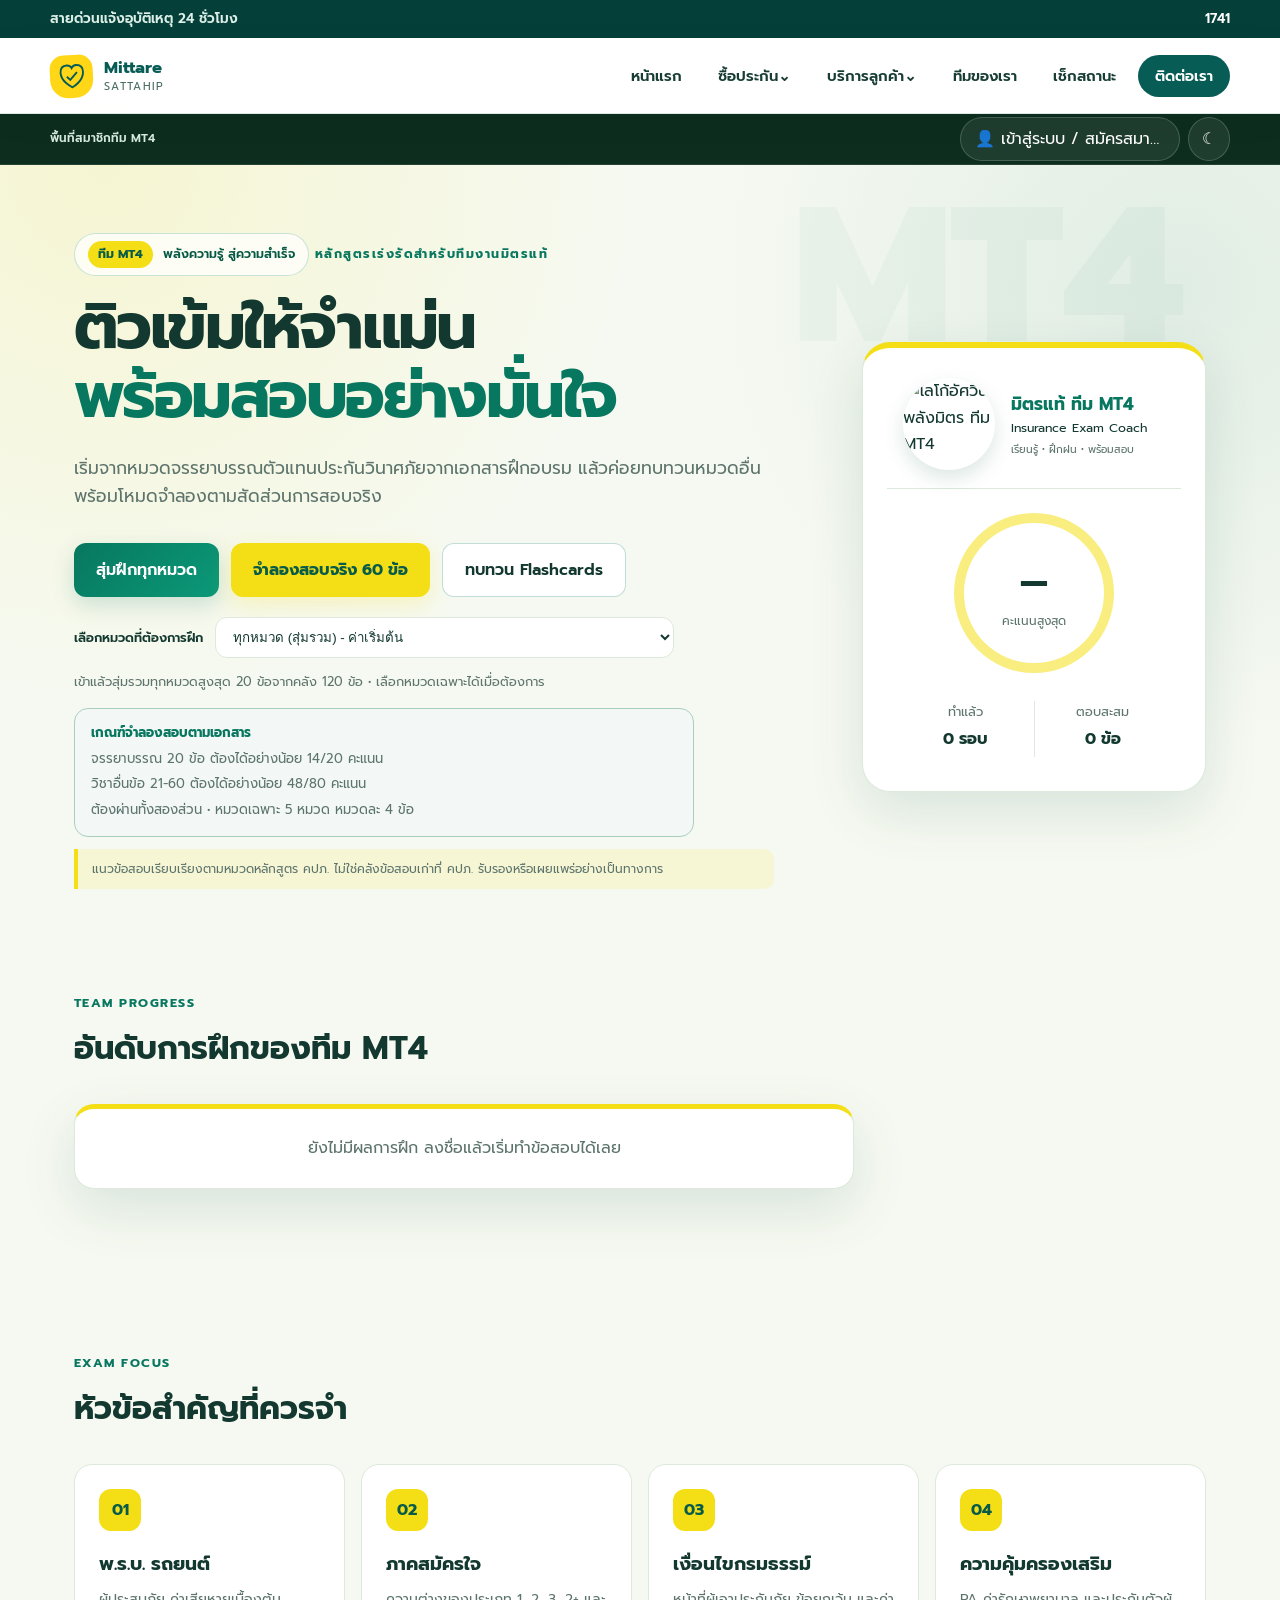
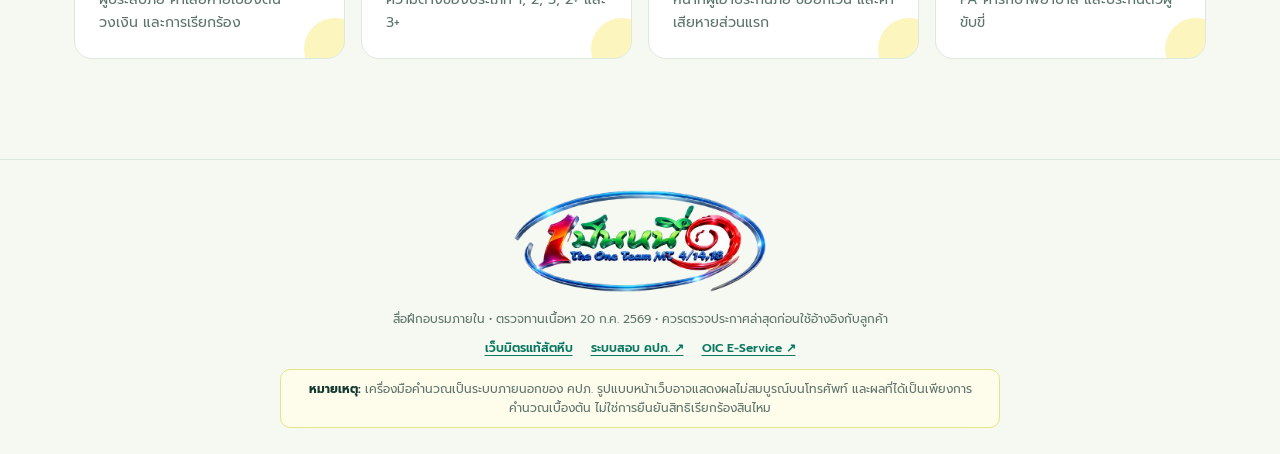
==== commit 52cfaf8d: "Add home link to navigation on every page" ====
--- a/index.html
+++ b/index.html
@@ -27,6 +27,7 @@
       </a>
       <button class="exam-menu-toggle" id="exam-menu-toggle" type="button" aria-expanded="false" aria-controls="exam-main-navigation"><span class="sr-only">เปิดเมนูหลัก</span><i></i><i></i><i></i></button>
       <nav class="exam-main-nav" id="exam-main-navigation" aria-label="เมนูหลัก">
+        <a href="/">หน้าแรก</a>
         <details class="exam-mega-nav">
           <summary>ซื้อประกัน <span aria-hidden="true">⌄</span></summary>
           <div class="exam-mega-panel">
--- a/styles.css
+++ b/styles.css
@@ -30,7 +30,6 @@
 @media(max-width:560px){.site-header{padding-left:12px;padding-right:12px}.brand span:last-child{display:none}.user-button{max-width:130px;font-size:.72rem;padding:7px 10px}.topic-picker{align-items:stretch;flex-direction:column;gap:5px}.leaderboard-card{padding:8px 14px}.leaderboard-card li{grid-template-columns:34px 1fr auto}.team-brand-panel img{object-fit:contain}}
 
 /* เมนู หน้าโหลด และสมาชิก ใช้ภาษาภาพเดียวกับเว็บหลัก */
-.exam-main-nav{display:flex;align-items:center;gap:6px;margin-left:auto;margin-right:18px}.exam-main-nav a{color:#d5eadc;text-decoration:none;font-size:.78rem;font-weight:600;padding:8px 11px;border-radius:999px}.exam-main-nav a:hover,.exam-main-nav a.active{color:#0d2d1e;background:var(--accent)}
 .exam-loader{position:fixed;inset:0;z-index:9999;display:grid;place-content:center;justify-items:center;background:#0d2d1e;color:#fff;text-align:center;transition:opacity .35s,visibility .35s}.exam-loader.is-hidden{opacity:0;visibility:hidden;pointer-events:none}.exam-loader img{width:112px;height:112px;object-fit:contain;border-radius:50%;animation:loaderPulse 1.4s ease-in-out infinite}.exam-loader strong{margin-top:18px;font-size:1.25rem;color:#73e0ae}.exam-loader span{font-size:.78rem;color:#d5eadc}.exam-loader i{display:block;width:180px;height:4px;margin-top:18px;border-radius:4px;background:rgba(255,255,255,.15);overflow:hidden}.exam-loader i:after{content:"";display:block;width:45%;height:100%;border-radius:inherit;background:var(--accent);animation:loaderLine 1.1s ease-in-out infinite}
 @keyframes loaderPulse{50%{transform:scale(1.06);filter:drop-shadow(0 0 18px rgba(244,223,22,.35))}}@keyframes loaderLine{from{transform:translateX(-110%)}to{transform:translateX(225%)}}
 .member-dialog{width:min(440px,calc(100vw - 28px));padding:24px}.member-dialog__brand{display:flex;align-items:center;gap:14px;margin-bottom:18px}.member-dialog__brand img{width:66px;height:66px;object-fit:contain}.member-dialog__brand strong,.member-dialog__brand span{display:block}.member-dialog__brand strong{color:var(--primary);font-size:1.1rem}.member-dialog__brand span{color:var(--muted);font-size:.75rem}.member-tabs{display:grid;grid-template-columns:1fr 1fr;background:var(--bg);padding:4px;border-radius:12px;margin-bottom:18px}.member-tabs button{border:0;border-radius:9px;padding:9px;background:transparent;color:var(--muted);font-weight:600;cursor:pointer}.member-tabs button.active{background:var(--surface);color:var(--primary);box-shadow:0 4px 14px rgba(8,84,65,.1)}.member-dialog form{display:flex;flex-direction:column}.member-dialog label{font-size:.78rem;font-weight:600;margin:9px 0 5px}.member-dialog input{border:1px solid var(--line);background:var(--bg);color:var(--ink);border-radius:11px;padding:12px 14px}.member-dialog form>.primary-button{margin-top:4px}.member-dialog__close{display:block;margin:13px auto 0;border:0;background:none;color:var(--muted);cursor:pointer}.form-error{min-height:1.4em;color:var(--danger)!important;font-size:.75rem}
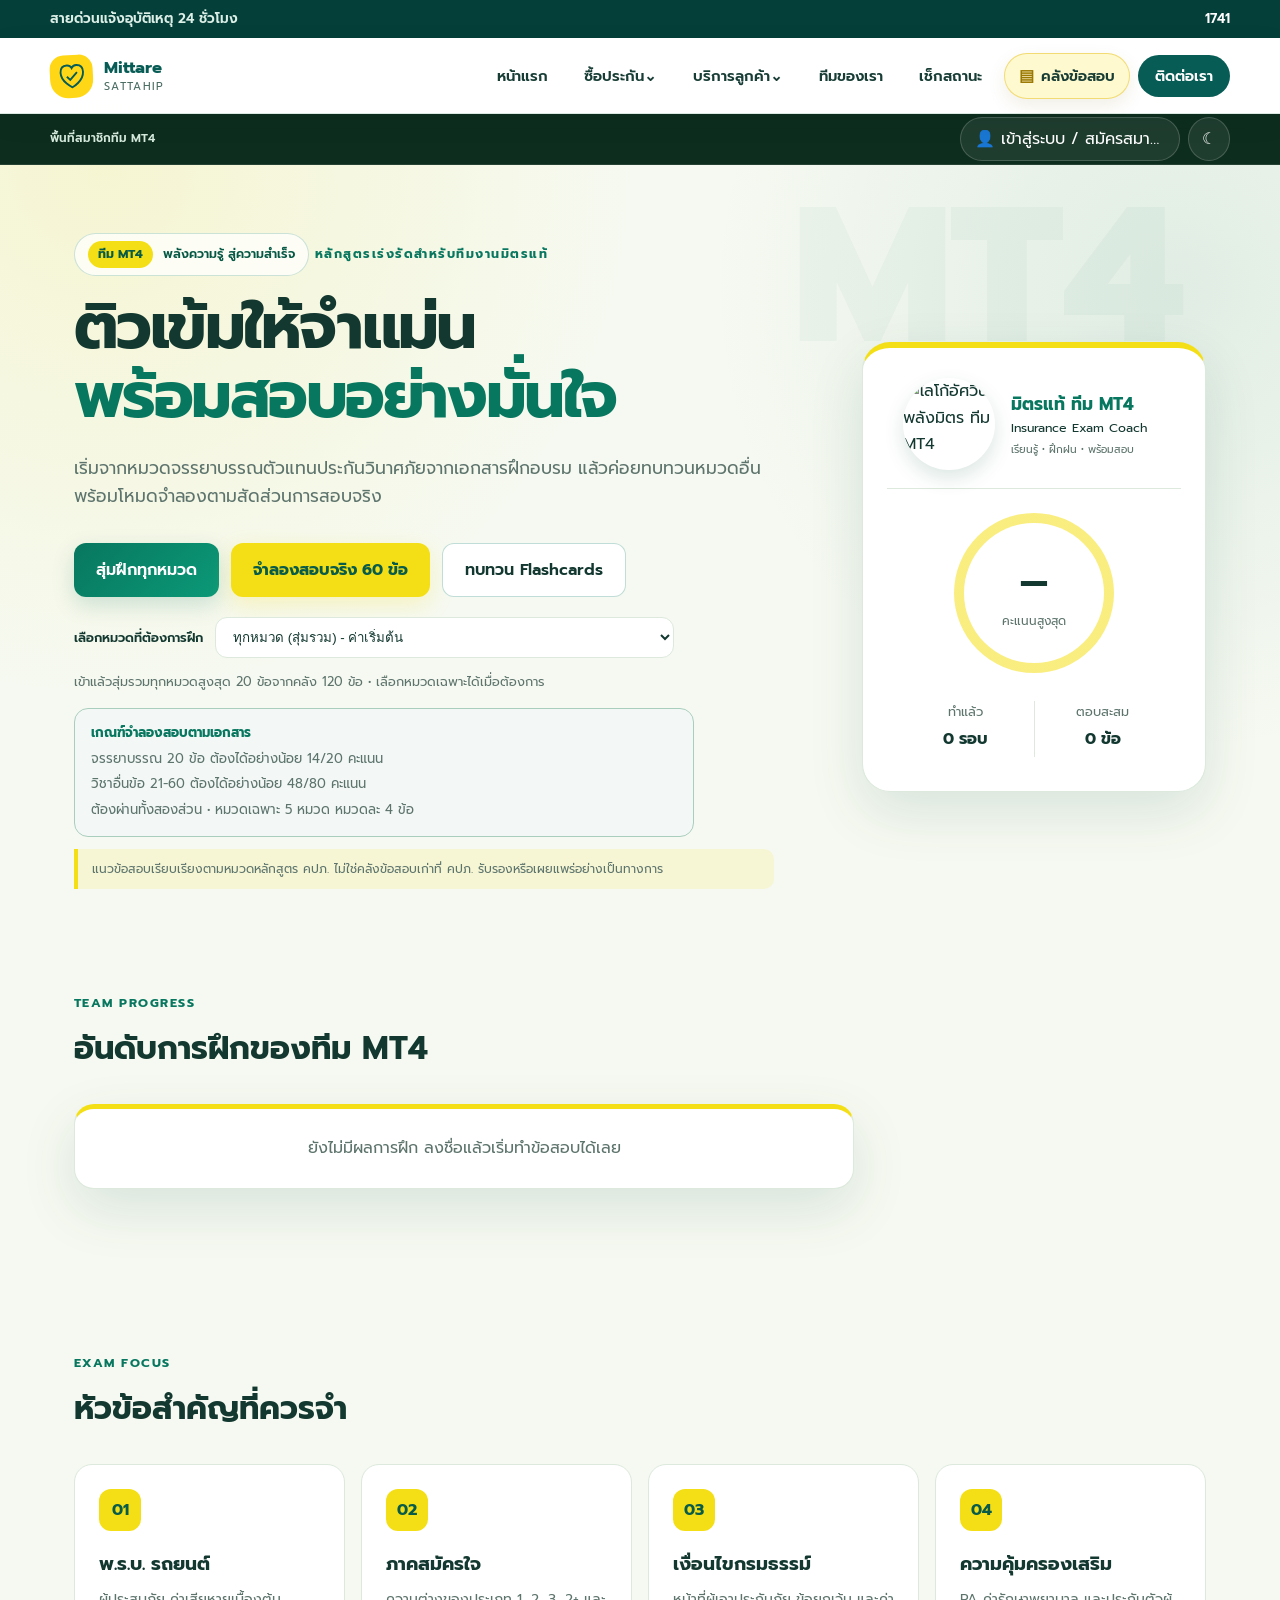
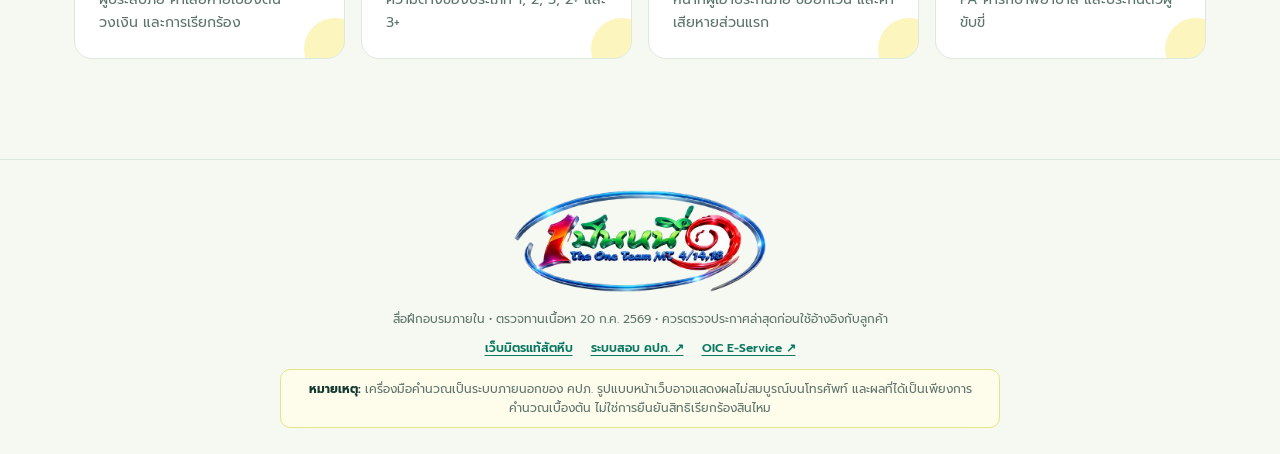
==== commit ae782542: "Add exam admin navigation and menu motion" ====
--- a/index.html
+++ b/index.html
@@ -43,10 +43,11 @@
             <section><small>ดูแลหลังซื้อ</small><strong>เข้าถึงทุกบริการได้จากจุดเดียว</strong><a href="/customer-status.html">เช็กสถานะกรมธรรม์ →</a></section>
             <section><h2>กรมธรรม์ของฉัน</h2><a href="/customer-status.html">เช็กสถานะและวันครบกำหนด</a><a href="/#quote">แจ้งข้อมูลเพื่อต่ออายุ</a><a href="https://www.mittare.com/privacy-policy/" target="_blank" rel="noopener">นโยบายความเป็นส่วนตัว ↗</a></section>
             <section><h2>สินไหมและช่วยเหลือ</h2><a href="https://www.mittare.com/online-claims/" target="_blank" rel="noopener">แจ้งเคลมออนไลน์ ↗</a><a href="https://www.mittare.com/claims-information/#directories" target="_blank" rel="noopener">ค้นหาอู่และโรงพยาบาล ↗</a><a href="tel:1741">สายด่วนอุบัติเหตุ 1741</a></section>
-            <section><h2>เครื่องมือ</h2><a href="/#premium-check">ทดลองเช็กเบี้ย</a><a class="active" href="/exam/" aria-current="page">ฝึกทำข้อสอบ</a><a href="/agent-dashboard.html">หลังบ้านตัวแทน</a></section>
+            <section><h2>เครื่องมือ</h2><a href="/#premium-check">ทดลองเช็กเบี้ย</a><a class="active" href="/exam/" aria-current="page">ฝึกทำข้อสอบ</a><a href="/exam/admin">หลังบ้านคลังข้อสอบ</a><a href="/agent-dashboard.html">หลังบ้านตัวแทน</a></section>
           </div>
         </details>
         <a href="/#why-us">ทีมของเรา</a><a href="/customer-status.html">เช็กสถานะ</a>
+        <a class="exam-admin-link" href="/exam/admin"><span aria-hidden="true">▤</span> คลังข้อสอบ</a>
         <a class="exam-contact-link" href="/#quote">ติดต่อเรา</a>
       </nav>
     </div>
--- a/styles.css
+++ b/styles.css
@@ -55,6 +55,118 @@
   .question-nav{overflow:visible}.question-dots{display:grid;grid-template-columns:repeat(5,minmax(0,1fr));gap:8px;max-height:248px;padding:4px;overflow-y:auto;overflow-x:hidden;scroll-snap-type:y proximity;overscroll-behavior:contain}.question-dot{width:auto;min-height:44px;flex:auto;scroll-snap-align:start}.submit-button{min-height:52px}
   .answer-option{align-items:center}.answer-option input{margin-top:0}.option-letter{flex-basis:32px;height:32px}
   dialog,.member-dialog{width:100%;max-width:none;max-height:92dvh;margin:auto 0 0;padding:22px 18px calc(18px + env(safe-area-inset-bottom));border-radius:22px 22px 0 0;border-bottom:0}.member-dialog form>.primary-button{min-height:50px}.member-tabs button{min-height:44px}
+}
+
+/* เมนูข้อสอบ: motion เบาและเห็นทางเข้าหลังบ้านชัดเจน */
+.exam-site-header .exam-main-nav > a,
+.exam-site-header .exam-mega-nav > summary {
+  position: relative;
+  transition: color .22s ease, background-color .22s ease, box-shadow .22s ease, transform .22s ease;
+}
+.exam-site-header .exam-main-nav > a:not(.exam-contact-link)::after,
+.exam-site-header .exam-mega-nav > summary::after {
+  position: absolute;
+  right: 14px;
+  bottom: 5px;
+  left: 14px;
+  height: 2px;
+  content: "";
+  background: #0a766b;
+  border-radius: 99px;
+  transform: scaleX(0);
+  transform-origin: center;
+  transition: transform .22s ease;
+}
+.exam-site-header .exam-main-nav > a:hover,
+.exam-site-header .exam-main-nav > a:focus-visible,
+.exam-site-header .exam-mega-nav > summary:hover,
+.exam-site-header .exam-mega-nav > summary:focus-visible {
+  transform: translateY(-2px);
+}
+.exam-site-header .exam-main-nav > a:hover::after,
+.exam-site-header .exam-main-nav > a:focus-visible::after,
+.exam-site-header .exam-mega-nav > summary:hover::after,
+.exam-site-header .exam-mega-nav > summary:focus-visible::after,
+.exam-site-header .exam-mega-nav[open] > summary::after {
+  transform: scaleX(1);
+}
+.exam-site-header .exam-mega-nav[open] .exam-mega-panel {
+  animation: exam-menu-reveal .24s cubic-bezier(.2,.75,.25,1) both;
+}
+.exam-site-header .exam-mega-panel a {
+  transition: color .18s ease, padding-left .18s ease, background-color .18s ease;
+}
+.exam-site-header .exam-mega-panel section:not(:first-child) a:hover,
+.exam-site-header .exam-mega-panel section:not(:first-child) a:focus-visible {
+  padding-left: 7px;
+}
+.exam-site-header .exam-admin-link {
+  gap: 7px;
+  color: #064e46;
+  background: #fff9cf;
+  border: 1px solid rgba(224,183,0,.45);
+  box-shadow: 0 7px 18px rgba(118,94,0,.1);
+}
+.exam-site-header .exam-admin-link span {
+  color: #9b7800;
+  font-size: 1rem;
+  transition: transform .22s ease;
+}
+.exam-site-header .exam-admin-link:hover span,
+.exam-site-header .exam-admin-link:focus-visible span {
+  transform: rotate(-7deg) scale(1.12);
+}
+.exam-site-header .exam-contact-link {
+  transition: background-color .22s ease, box-shadow .22s ease, transform .22s ease;
+}
+.exam-site-header .exam-contact-link:hover,
+.exam-site-header .exam-contact-link:focus-visible {
+  box-shadow: 0 10px 22px rgba(7,92,85,.24);
+}
+
+@keyframes exam-menu-reveal {
+  from { opacity: 0; transform: translate(-50%, -9px) scale(.99); }
+  to { opacity: 1; transform: translate(-50%, 0) scale(1); }
+}
+
+@media (max-width:1100px) {
+  .exam-site-header .exam-main-nav.is-open {
+    animation: exam-mobile-menu-reveal .22s ease both;
+  }
+  .exam-site-header .exam-main-nav > a:hover,
+  .exam-site-header .exam-main-nav > a:focus-visible,
+  .exam-site-header .exam-mega-nav > summary:hover,
+  .exam-site-header .exam-mega-nav > summary:focus-visible {
+    transform: translateX(4px);
+  }
+  .exam-site-header .exam-main-nav > a:not(.exam-contact-link)::after,
+  .exam-site-header .exam-mega-nav > summary::after {
+    display: none;
+  }
+  .exam-site-header .exam-mega-nav[open] .exam-mega-panel {
+    animation-name: exam-mobile-panel-reveal;
+  }
+}
+
+@keyframes exam-mobile-menu-reveal {
+  from { opacity: 0; transform: translateY(-8px); }
+  to { opacity: 1; transform: translateY(0); }
+}
+@keyframes exam-mobile-panel-reveal {
+  from { opacity: 0; transform: translateY(-6px); }
+  to { opacity: 1; transform: translateY(0); }
+}
+
+@media (prefers-reduced-motion: reduce) {
+  .exam-site-header .exam-main-nav,
+  .exam-site-header .exam-mega-panel,
+  .exam-site-header .exam-main-nav > a,
+  .exam-site-header .exam-mega-nav > summary,
+  .exam-site-header .exam-mega-panel a,
+  .exam-site-header .exam-admin-link span {
+    animation: none !important;
+    transition: none !important;
+  }
 }
 
 /* ประวัติส่วนตัว: โหลดทีละ 10 รอบและขยายรายละเอียดเมื่อผู้ใช้ต้องการ */
